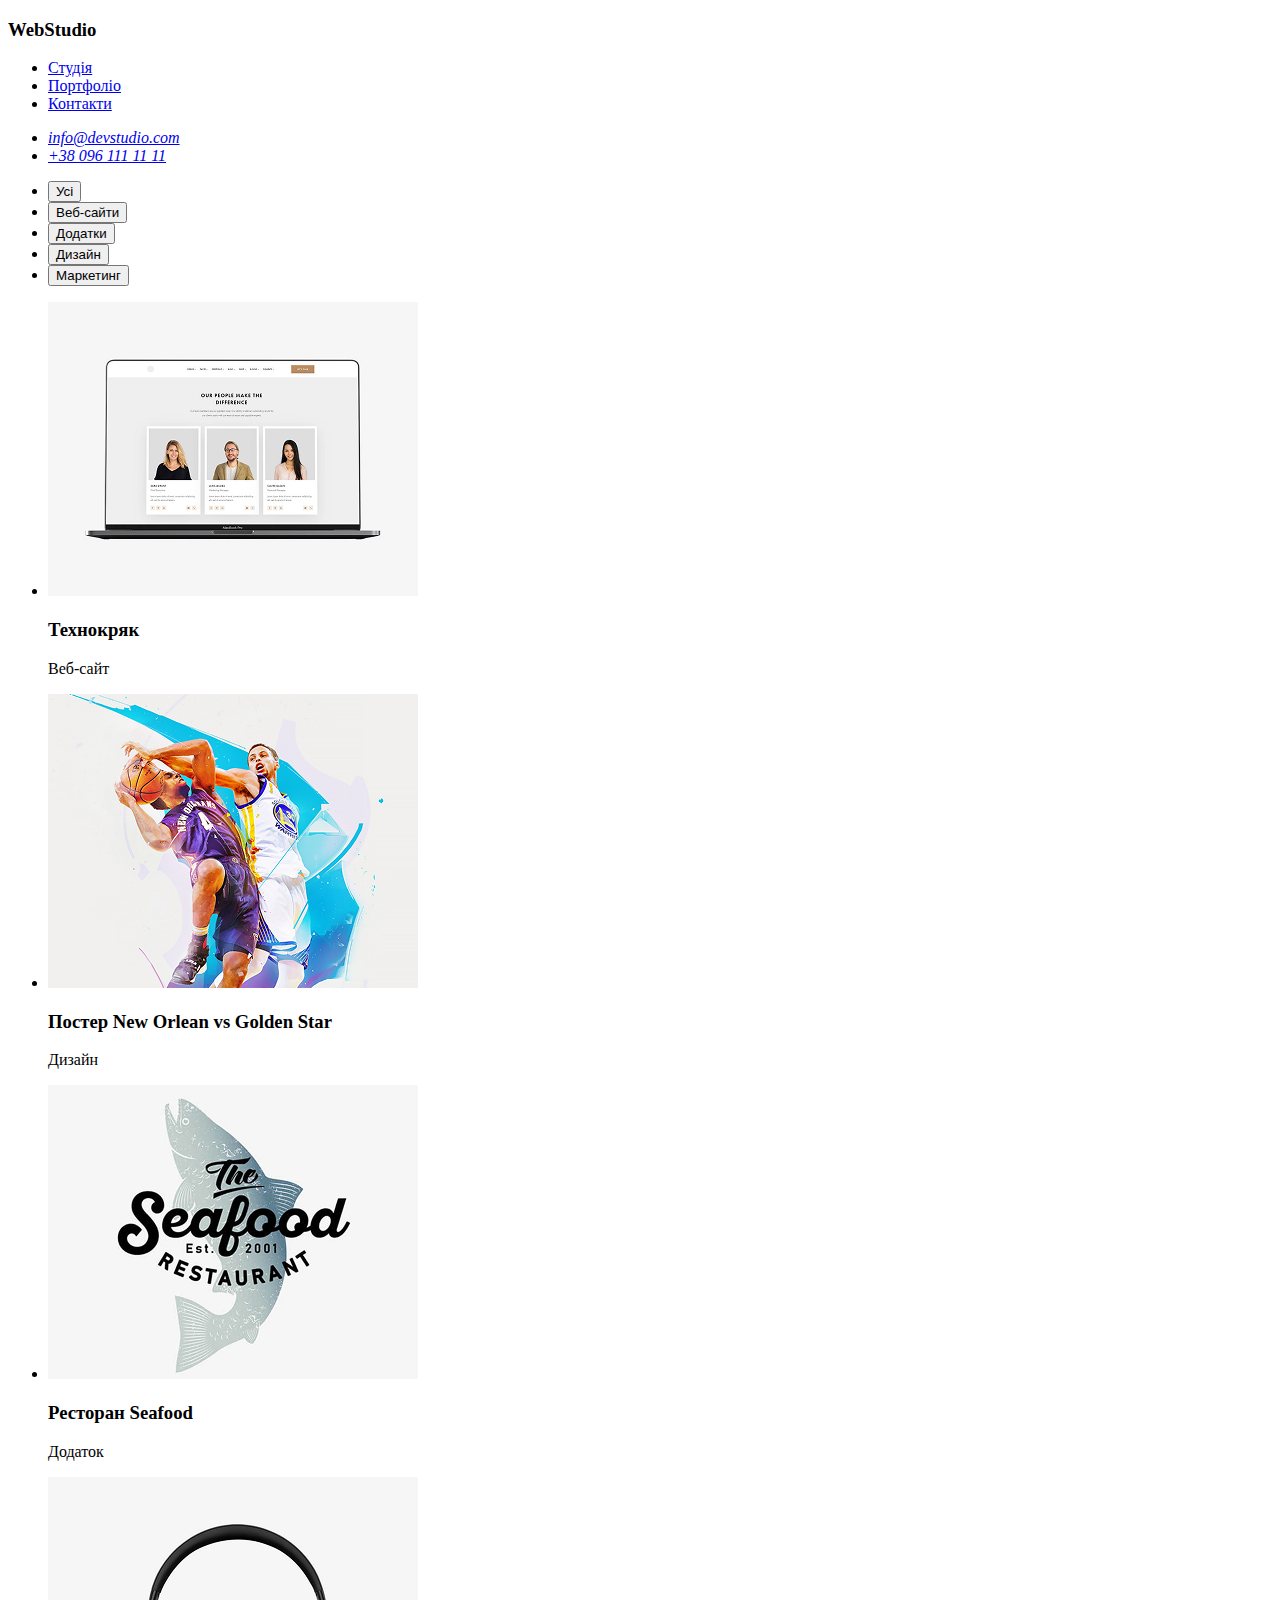
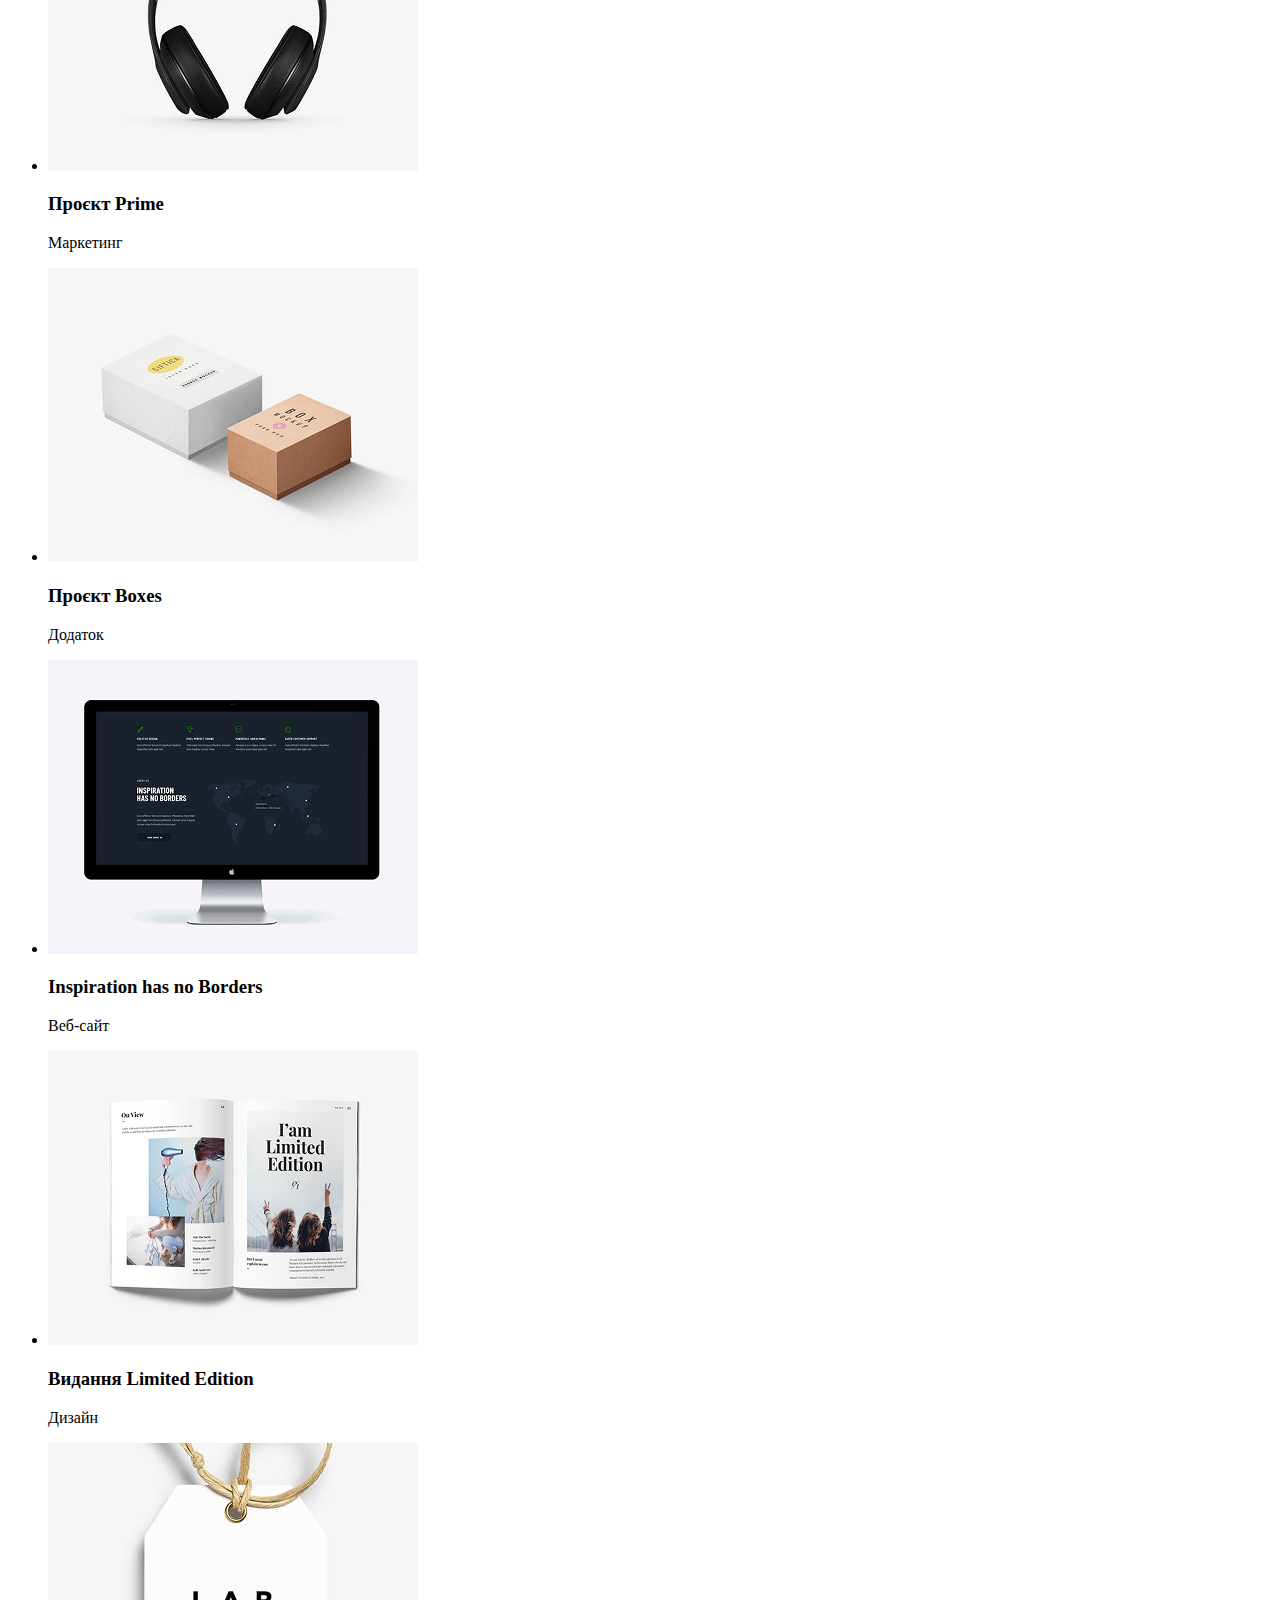
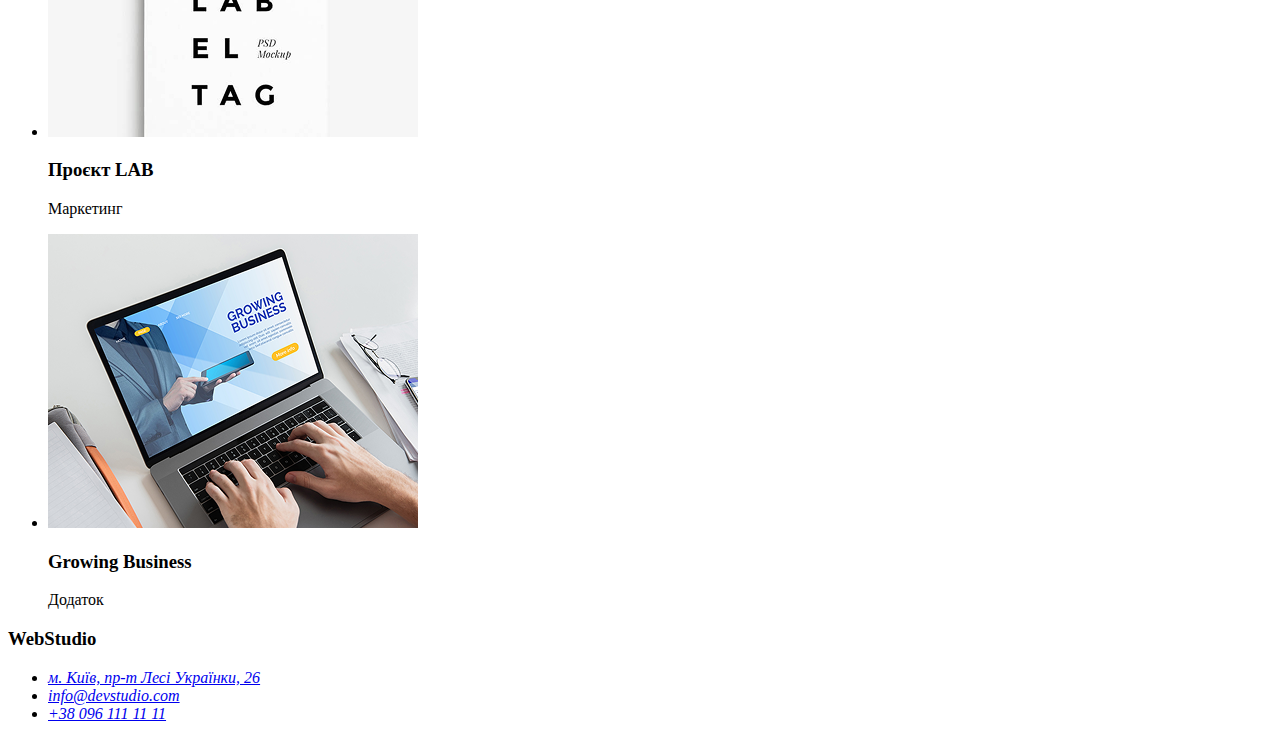
==== portfolio.html @ 92583885 "Додав шрифти" ====
<!DOCTYPE html>
<html lang="en">
  <head>
    <meta charset="UTF-8" />
    <meta name="viewport" content="width=device-width, initial-scale=1.0" />
    <title>DZ4</title>
    <link rel="preconnect" href="https://fonts.googleapis.com" />
    <link rel="preconnect" href="https://fonts.gstatic.com" crossorigin />
    <link
      href="https://fonts.googleapis.com/css2?family=Raleway:ital,wght@0,100..900;1,100..900&family=Roboto:ital,wght@0,100..900;1,100..900&display=swap"
      rel="stylesheet"
    />
  </head>
  <body>
    <header>
      <h3>WebStudio</h3>
      <nav>
        <ul>
          <li>
            <a href="./index.html">Студія</a>
          </li>
          <li>
            <a href="./portfolio.html">Портфоліо</a>
          </li>
          <li>
            <a href="#">Контакти</a>
          </li>
        </ul>
        <address>
          <ul>
            <li>
              <a href="mailto:info@devstudio.com">info@devstudio.com</a>
            </li>
            <li>
              <a href="tel:+380961111111">+38 096 111 11 11</a>
            </li>
          </ul>
        </address>
      </nav>
    </header>
    <main>
      <ul>
        <li>
          <button type="button">Усі</button>
        </li>
        <li>
          <button type="button">Веб-сайти</button>
        </li>
        <li>
          <button type="button">Додатки</button>
        </li>
        <li>
          <button type="button">Дизайн</button>
        </li>
        <li>
          <button type="button">Маркетинг</button>
        </li>
      </ul>
      <ul>
        <li>
          <img
            src="./imagine/portfolio1.png"
            alt="Відкритий сайт на ноутбуці"
          />
          <h3>Технокряк</h3>
          <p>Веб-сайт</p>
        </li>
        <li>
          <img src="./imagine/portfolio2.png" alt="Фото баскетболістів" />
          <h3>Постер New Orlean vs Golden Star</h3>
          <p>Дизайн</p>
        </li>
        <li>
          <img src="./imagine/portfolio3.png" alt="Лого ресторану" />
          <h3>Ресторан Seafood</h3>
          <p>Додаток</p>
        </li>
        <li>
          <img src="./imagine/portfolio4.png" alt="Чорні навушники" />
          <h3>Проєкт Prime</h3>
          <p>Маркетинг</p>
        </li>
        <li>
          <img src="./imagine/portfolio5.png" alt="Товсті книги" />
          <h3>Проєкт Boxes</h3>
          <p>Додаток</p>
        </li>
        <li>
          <img src="./imagine/portfolio6.png" alt="Сайт на моніторі" />
          <h3>Inspiration has no Borders</h3>
          <p>Веб-сайт</p>
        </li>
        <li>
          <img src="./imagine/portfolio7.png" alt="Білий журнал" />
          <h3>Видання Limited Edition</h3>
          <p>Дизайн</p>
        </li>
        <li>
          <img src="./imagine/portfolio8.png" alt="Білий брелок" />
          <h3>Проєкт LAB</h3>
          <p>Маркетинг</p>
        </li>
        <li>
          <img src="./imagine/portfolio9.png" alt="Людина пише на ноутбуці" />
          <h3>Growing Business</h3>
          <p>Додаток</p>
        </li>
      </ul>
    </main>
    <footer>
      <h3>WebStudio</h3>
      <address>
        <ul>
          <li>
            <a
              href="https://www.google.com/maps/place/%D0%B1%D1%83%D0%BB%D1%8C%D0%B2%D0%B0%D1%80+%D0%9B%D0%B5%D1%81%D1%96+%D0%A3%D0%BA%D1%80%D0%B0%D1%97%D0%BD%D0%BA%D0%B8,+26,+%D0%9A%D0%B8%D1%97%D0%B2,+02000/@50.4265807,30.5383858,17z/data=!3m1!4b1!4m10!1m2!2m1!1z0L_RgNC-0YHQv9C10LrRgiDQm9C10YHRliDQo9C60YDQsNGX0L3QutC4LCAyNg!3m6!1s0x40d4cf0e033ecbe9:0x57a4dffefec77da0!8m2!3d50.4265807!4d30.5383858!15sCi7Qv9GA0L7RgdC_0LXQutGCINCb0LXRgdGWINCj0LrRgNCw0ZfQvdC60LgsIDI2kgERY29tcG91bmRfYnVpbGRpbmfgAQA!16s%2Fg%2F1tctq5jv?entry=ttu&g_ep=EgoyMDI1MDIwNS4xIKXMDSoASAFQAw%3D%3D"
              target="_blank"
              >м. Київ, пр-т Лесі Українки, 26</a
            >
          </li>
          <li>
            <a href="mailto:info@devstudio.com">info@devstudio.com</a>
          </li>
          <li>
            <a href="tel:+380961111111">+38 096 111 11 11</a>
          </li>
        </ul>
      </address>
    </footer>
  </body>
</html>
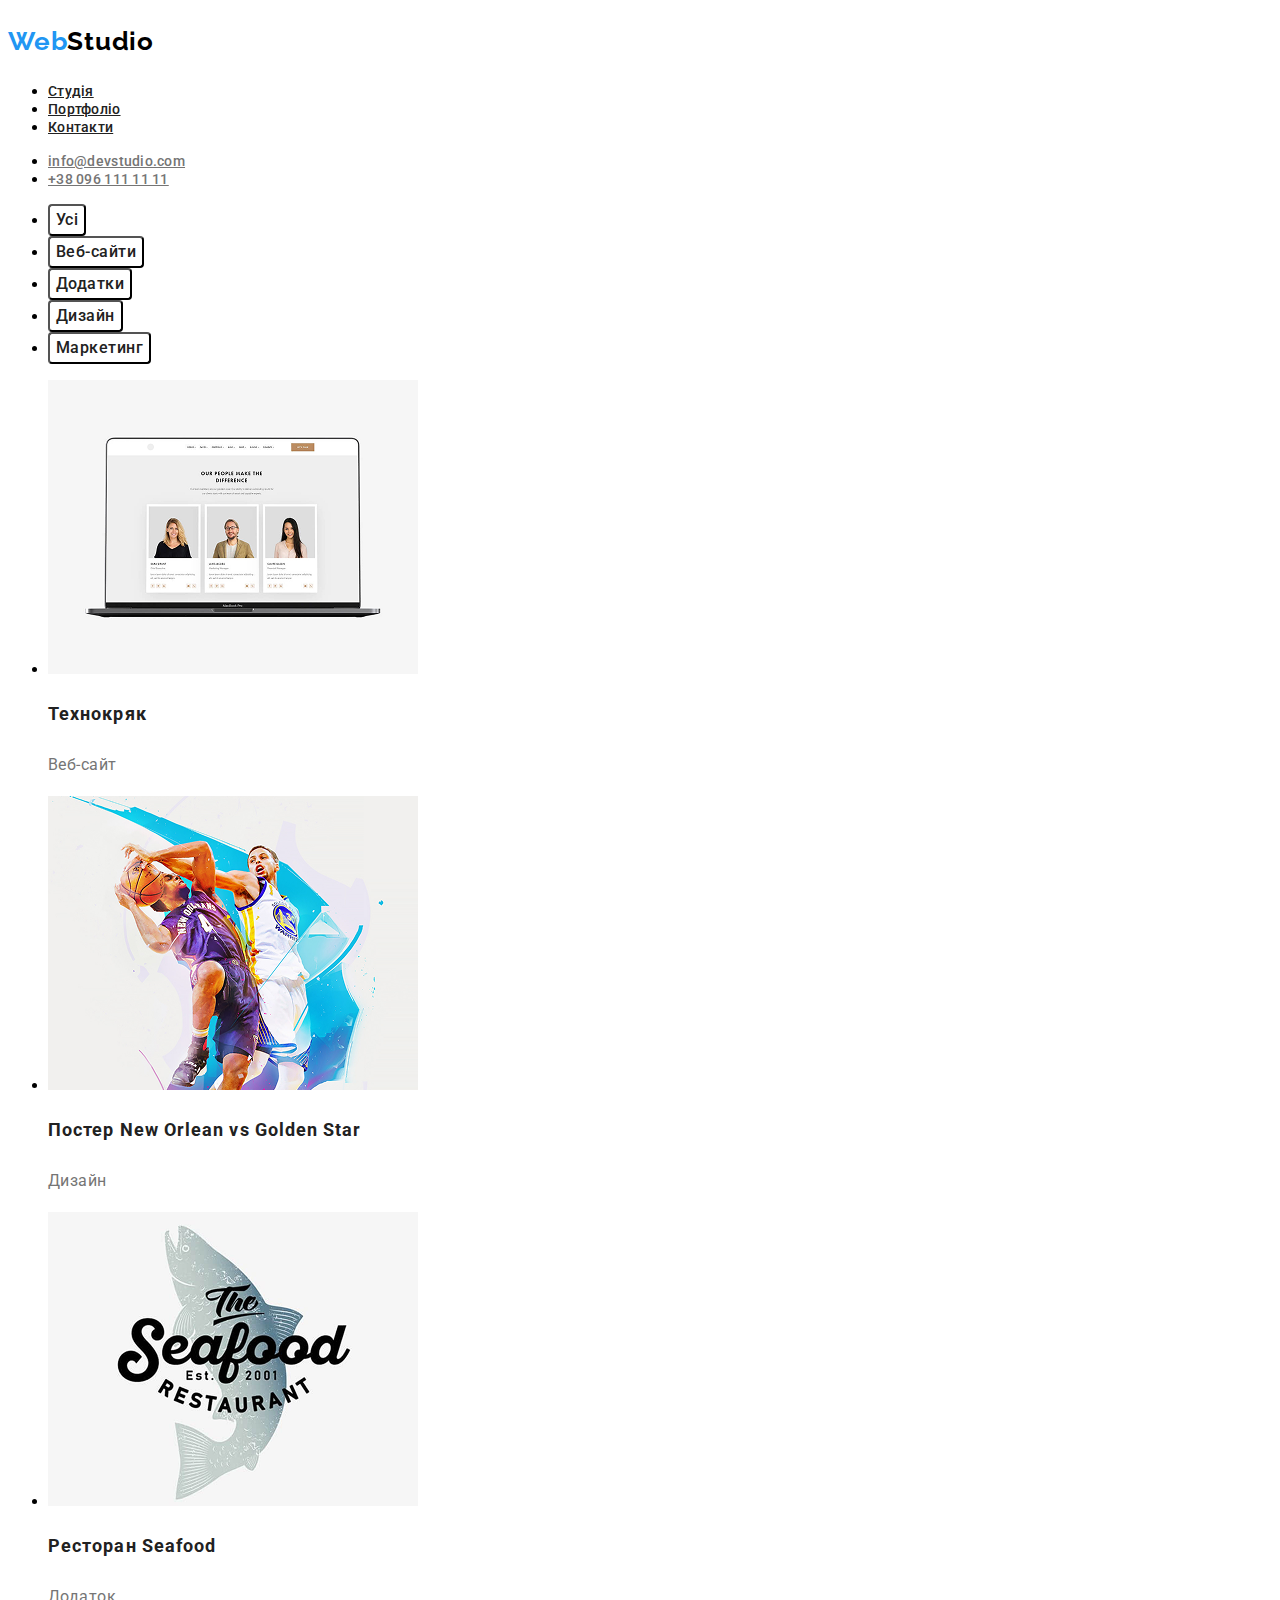
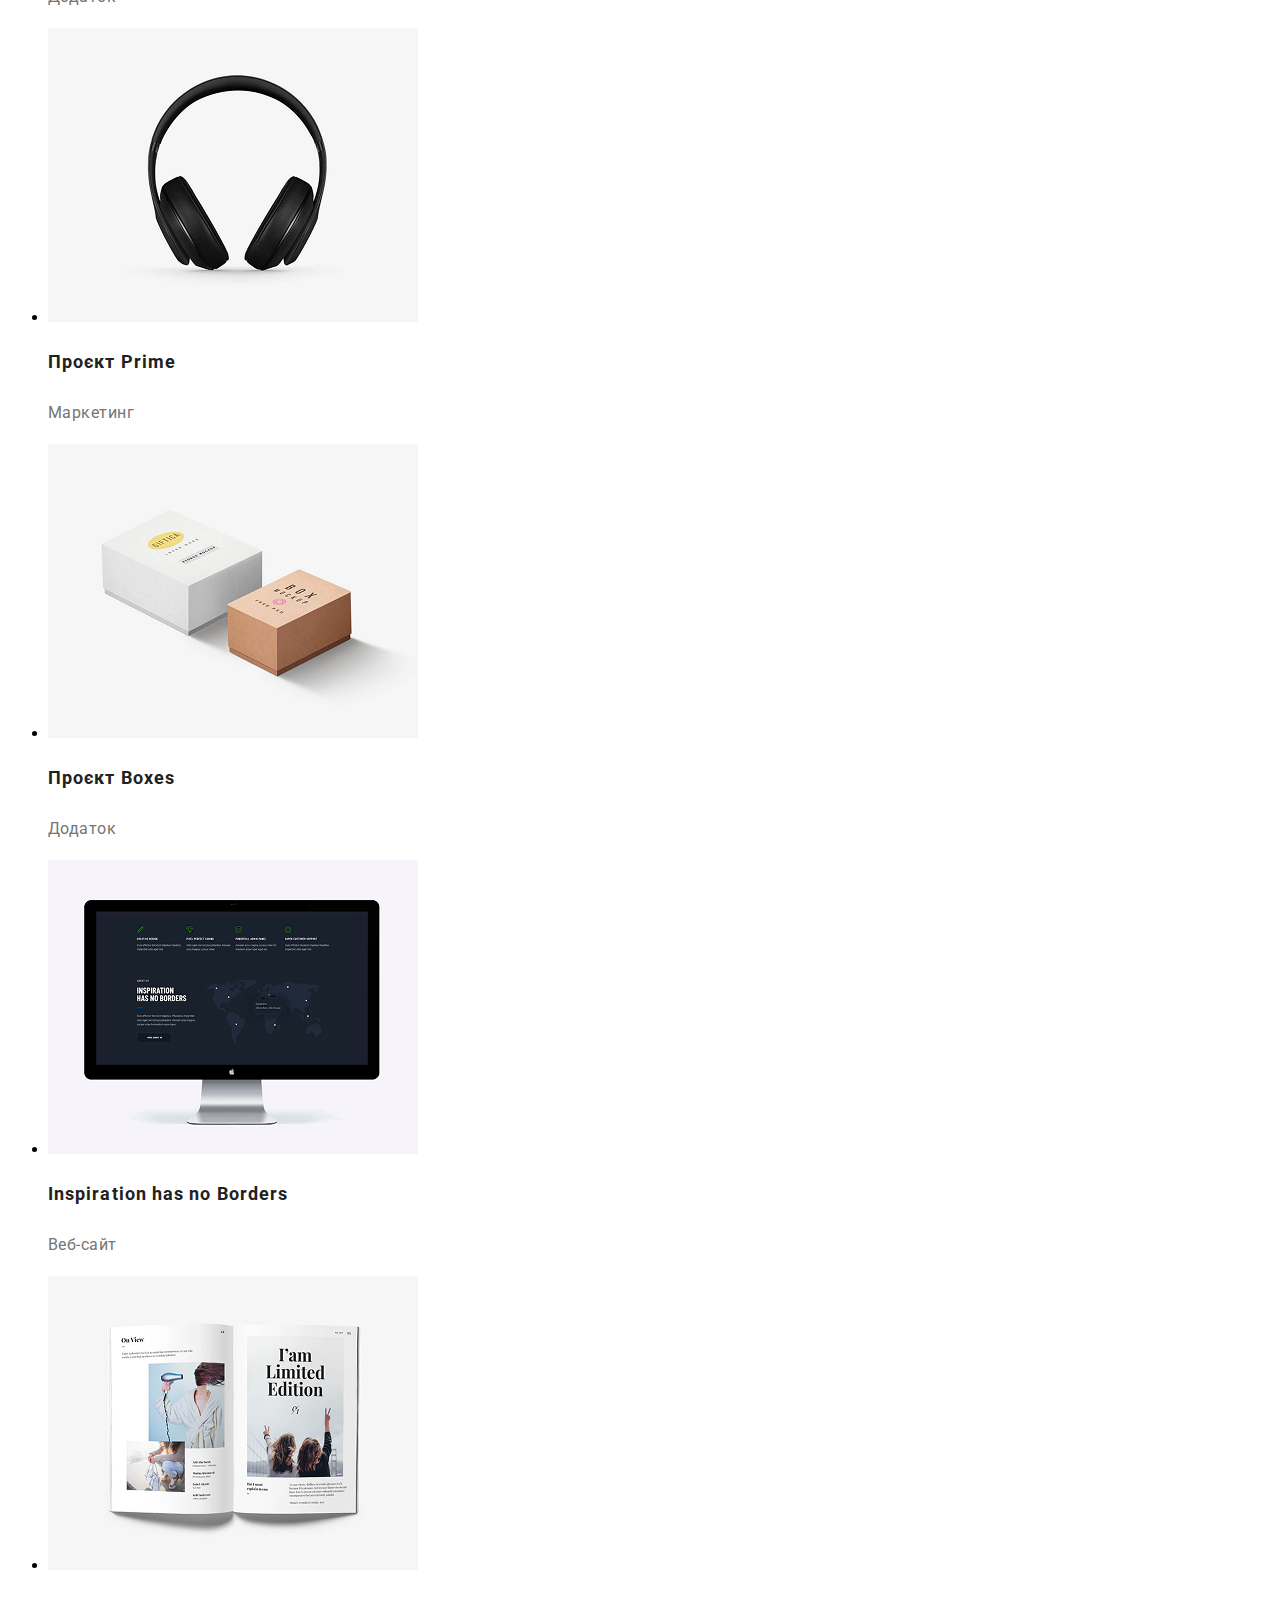
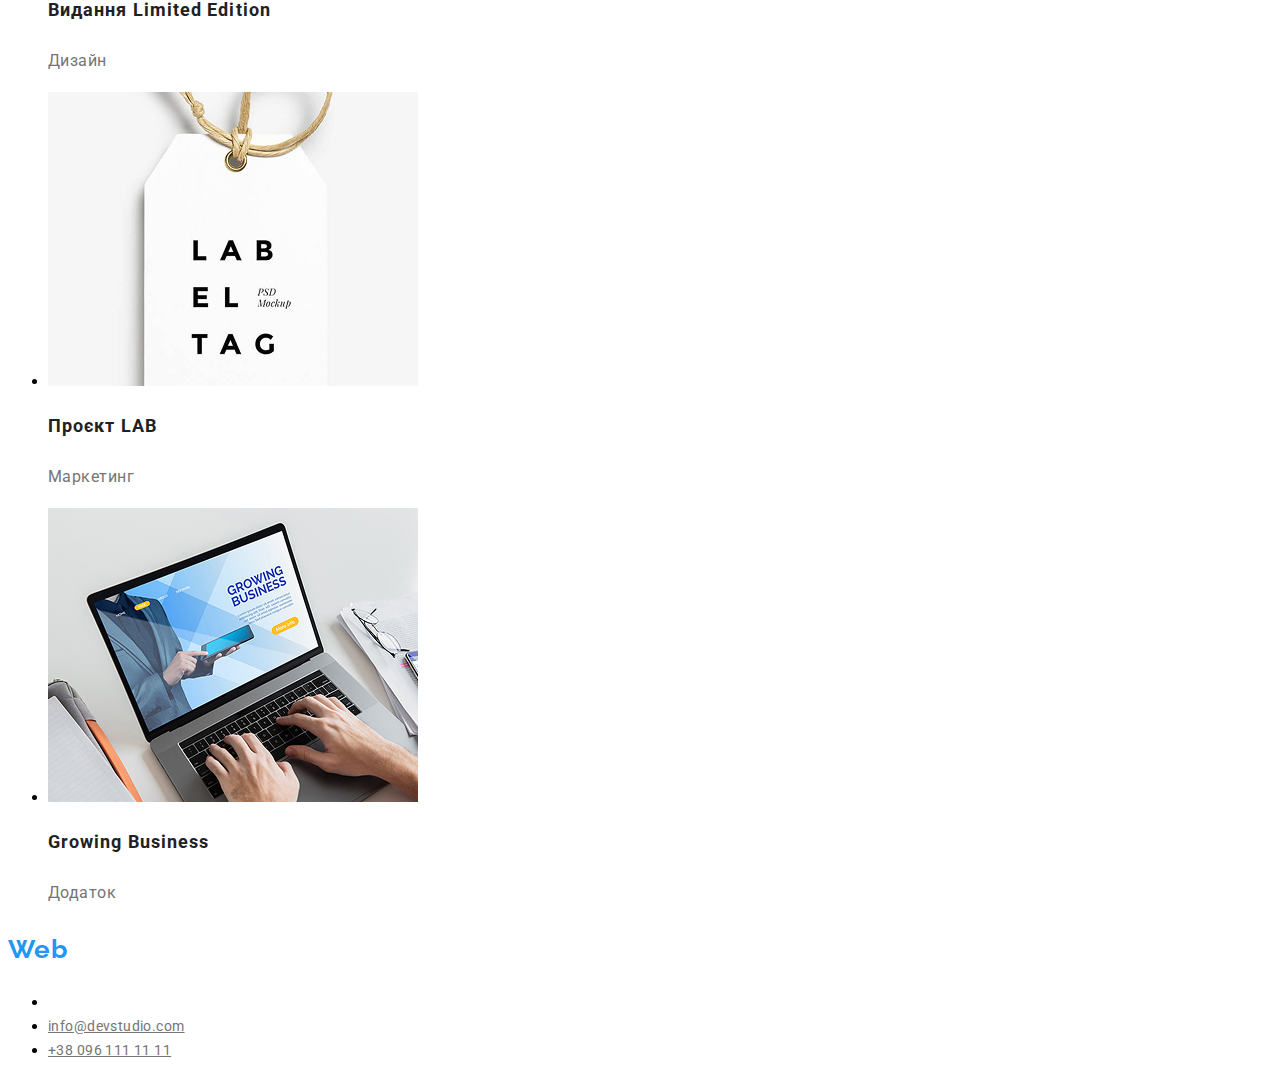
==== commit e0e87165: "Додав стиі для тексту в портфоліо" ====
--- a/portfolio.html
+++ b/portfolio.html
@@ -3,126 +3,155 @@
   <head>
     <meta charset="UTF-8" />
     <meta name="viewport" content="width=device-width, initial-scale=1.0" />
-    <title>DZ4</title>
+    <title>WebStudio</title>
     <link rel="preconnect" href="https://fonts.googleapis.com" />
     <link rel="preconnect" href="https://fonts.gstatic.com" crossorigin />
     <link
       href="https://fonts.googleapis.com/css2?family=Raleway:ital,wght@0,100..900;1,100..900&family=Roboto:ital,wght@0,100..900;1,100..900&display=swap"
       rel="stylesheet"
     />
+    <link rel="stylesheet" href="./css/portfolio.css">
   </head>
   <body>
-    <header>
-      <h3>WebStudio</h3>
-      <nav>
-        <ul>
-          <li>
-            <a href="./index.html">Студія</a>
+    <header class="header">
+      <h3 class="heder-title"><span>Web</span>Studio</h3>
+      <nav class="nav">
+        <ul class="header-list">
+          <li class="header-item">
+            <a href="./index.html" class="header-link">Студія</a>
           </li>
-          <li>
-            <a href="./portfolio.html">Портфоліо</a>
+          <li class="header-item">
+            <a href="./portfolio.html" class="header-link">Портфоліо</a>
           </li>
-          <li>
-            <a href="#">Контакти</a>
+          <li class="header-item">
+            <a href="#" class="header-link">Контакти</a>
           </li>
         </ul>
-        <address>
-          <ul>
-            <li>
-              <a href="mailto:info@devstudio.com">info@devstudio.com</a>
+        <address class="header-address">
+          <ul class="address-list">
+            <li class="address-item">
+              <a href="mailto:info@devstudio.com" class="address-link"
+                >info@devstudio.com</a
+              >
             </li>
-            <li>
-              <a href="tel:+380961111111">+38 096 111 11 11</a>
+            <li class="address-item">
+              <a href="tel:+380961111111" class="address-link"
+                >+38 096 111 11 11</a
+              >
             </li>
           </ul>
         </address>
       </nav>
     </header>
-    <main>
-      <ul>
-        <li>
-          <button type="button">Усі</button>
+    <main class="main">
+      <ul class="main-buttons">
+        <li class="main-button">
+          <button type="button" class="button">Усі</button>
         </li>
-        <li>
-          <button type="button">Веб-сайти</button>
+        <li class="main-button">
+          <button type="button" class="button">Веб-сайти</button>
         </li>
-        <li>
-          <button type="button">Додатки</button>
+        <li class="main-button">
+          <button type="button" class="button">Додатки</button>
         </li>
-        <li>
-          <button type="button">Дизайн</button>
+        <li class="main-button">
+          <button type="button" class="button">Дизайн</button>
         </li>
-        <li>
-          <button type="button">Маркетинг</button>
+        <li class="main-button">
+          <button type="button" class="button">Маркетинг</button>
         </li>
       </ul>
-      <ul>
-        <li>
+      <ul class="main-posters">
+        <li class="main-poster">
           <img
             src="./imagine/portfolio1.png"
             alt="Відкритий сайт на ноутбуці"
+            class="img"
           />
-          <h3>Технокряк</h3>
-          <p>Веб-сайт</p>
+          <h3 class="main-title">Технокряк</h3>
+          <p class="main-text">Веб-сайт</p>
         </li>
-        <li>
-          <img src="./imagine/portfolio2.png" alt="Фото баскетболістів" />
-          <h3>Постер New Orlean vs Golden Star</h3>
-          <p>Дизайн</p>
+        <li class="main-poster">
+          <img
+            src="./imagine/portfolio2.png"
+            alt="Фото баскетболістів"
+            class="img"
+          />
+          <h3 class="main-title">Постер New Orlean vs Golden Star</h3>
+          <p class="main-text">Дизайн</p>
         </li>
-        <li>
-          <img src="./imagine/portfolio3.png" alt="Лого ресторану" />
-          <h3>Ресторан Seafood</h3>
-          <p>Додаток</p>
+        <li class="main-poster">
+          <img
+            src="./imagine/portfolio3.png"
+            alt="Лого ресторану"
+            class="img"
+          />
+          <h3 class="main-title">Ресторан Seafood</h3>
+          <p class="main-text">Додаток</p>
         </li>
-        <li>
-          <img src="./imagine/portfolio4.png" alt="Чорні навушники" />
-          <h3>Проєкт Prime</h3>
-          <p>Маркетинг</p>
+        <li class="main-poster">
+          <img
+            src="./imagine/portfolio4.png"
+            alt="Чорні навушники"
+            class="img"
+          />
+          <h3 class="main-title">Проєкт Prime</h3>
+          <p class="main-text">Маркетинг</p>
         </li>
-        <li>
-          <img src="./imagine/portfolio5.png" alt="Товсті книги" />
-          <h3>Проєкт Boxes</h3>
-          <p>Додаток</p>
+        <li class="main-poster">
+          <img src="./imagine/portfolio5.png" alt="Товсті книги" class="img" />
+          <h3 class="main-title">Проєкт Boxes</h3>
+          <p class="main-text">Додаток</p>
         </li>
-        <li>
-          <img src="./imagine/portfolio6.png" alt="Сайт на моніторі" />
-          <h3>Inspiration has no Borders</h3>
-          <p>Веб-сайт</p>
+        <li class="main-poster">
+          <img
+            src="./imagine/portfolio6.png"
+            alt="Сайт на моніторі"
+            class="img"
+          />
+          <h3 class="main-title">Inspiration has no Borders</h3>
+          <p class="main-text">Веб-сайт</p>
         </li>
-        <li>
-          <img src="./imagine/portfolio7.png" alt="Білий журнал" />
-          <h3>Видання Limited Edition</h3>
-          <p>Дизайн</p>
+        <li class="main-poster">
+          <img src="./imagine/portfolio7.png" alt="Білий журнал" class="img" />
+          <h3 class="main-title">Видання Limited Edition</h3>
+          <p class="main-text">Дизайн</p>
         </li>
-        <li>
-          <img src="./imagine/portfolio8.png" alt="Білий брелок" />
-          <h3>Проєкт LAB</h3>
-          <p>Маркетинг</p>
+        <li class="main-poster">
+          <img src="./imagine/portfolio8.png" alt="Білий брелок" class="img" />
+          <h3 class="main-title">Проєкт LAB</h3>
+          <p class="main-text">Маркетинг</p>
         </li>
-        <li>
-          <img src="./imagine/portfolio9.png" alt="Людина пише на ноутбуці" />
-          <h3>Growing Business</h3>
-          <p>Додаток</p>
+        <li class="main-poster">
+          <img
+            src="./imagine/portfolio9.png"
+            alt="Людина пише на ноутбуці"
+            class="img"
+          />
+          <h3 class="main-title">Growing Business</h3>
+          <p class="main-text">Додаток</p>
         </li>
       </ul>
     </main>
-    <footer>
-      <h3>WebStudio</h3>
-      <address>
-        <ul>
-          <li>
+    <footer class="footer">
+      <h3 class="footer-title"><span>Web</span>Studio</h3>
+      <address class="footer-address">
+        <ul class="footer-list">
+          <li class="footer-item">
             <a
               href="https://www.google.com/maps/place/%D0%B1%D1%83%D0%BB%D1%8C%D0%B2%D0%B0%D1%80+%D0%9B%D0%B5%D1%81%D1%96+%D0%A3%D0%BA%D1%80%D0%B0%D1%97%D0%BD%D0%BA%D0%B8,+26,+%D0%9A%D0%B8%D1%97%D0%B2,+02000/@50.4265807,30.5383858,17z/data=!3m1!4b1!4m10!1m2!2m1!1z0L_RgNC-0YHQv9C10LrRgiDQm9C10YHRliDQo9C60YDQsNGX0L3QutC4LCAyNg!3m6!1s0x40d4cf0e033ecbe9:0x57a4dffefec77da0!8m2!3d50.4265807!4d30.5383858!15sCi7Qv9GA0L7RgdC_0LXQutGCINCb0LXRgdGWINCj0LrRgNCw0ZfQvdC60LgsIDI2kgERY29tcG91bmRfYnVpbGRpbmfgAQA!16s%2Fg%2F1tctq5jv?entry=ttu&g_ep=EgoyMDI1MDIwNS4xIKXMDSoASAFQAw%3D%3D"
               target="_blank"
+              class="footer-link"
               >м. Київ, пр-т Лесі Українки, 26</a
             >
           </li>
           <li>
-            <a href="mailto:info@devstudio.com">info@devstudio.com</a>
+            <a href="mailto:info@devstudio.com" id="addres-a"
+              >info@devstudio.com</a
+            >
           </li>
           <li>
-            <a href="tel:+380961111111">+38 096 111 11 11</a>
+            <a href="tel:+380961111111" id="addres-a">+38 096 111 11 11</a>
           </li>
         </ul>
       </address>
--- a/css/portfolio.css
+++ b/css/portfolio.css
@@ -0,0 +1,148 @@
+:root {
+    --main-background: rgba(47, 48, 58, 1);
+    --akcent-color: rgba(33, 150, 243, 1);
+    --nav-color: rgba(33, 33, 33, 1);
+    --title-color: rgba(33, 33, 33, 1);
+    --text-color: rgba(117, 117, 117, 1);
+    --accent2-color: rgba(255, 255, 255, 1);
+}
+
+/* header */
+.heder-title {
+    color: #000;
+    font-family: Raleway;
+    font-size: 26px;
+    font-style: normal;
+    font-weight: 700;
+    line-height: normal;
+    letter-spacing: 0.78px;
+}
+
+span {
+    color: var(--akcent-color);
+    font-family: Raleway;
+    font-size: 26px;
+    font-style: normal;
+    font-weight: 700;
+    line-height: normal;
+    letter-spacing: 0.78px;
+}
+
+.header-link {
+    color: var(--title-color);
+    font-family: Roboto;
+    font-size: 14px;
+    font-style: normal;
+    font-weight: 500;
+    line-height: normal;
+    letter-spacing: 0.28px;
+}
+
+.header-link:hover {
+    color: var(--akcent-color);
+    font-family: Roboto;
+    font-size: 14px;
+    font-style: normal;
+    font-weight: 500;
+    line-height: normal;
+    letter-spacing: 0.28px;
+}
+
+.address-link {
+    color: var(--text-color);
+    font-family: Roboto;
+    font-size: 14px;
+    font-style: normal;
+    font-weight: 500;
+    line-height: normal;
+    letter-spacing: 0.28px;
+}
+
+.address-link:hover {
+    color: var(--akcent-color);
+    font-family: Roboto;
+    font-size: 14px;
+    font-style: normal;
+    font-weight: 500;
+    line-height: normal;
+    letter-spacing: 0.28px;
+}
+
+/* main */
+.button {
+    color: var(--title-color);
+    text-align: center;
+    font-family: Roboto;
+    font-size: 16px;
+    font-style: normal;
+    font-weight: 500;
+    line-height: 26px;
+    letter-spacing: 0.48px;
+    border-radius: 4px;
+    background: var(--accent2-color);
+}
+
+.button:hover {
+    color: var(--accent2-color);
+    text-align: center;
+    font-family: Roboto;
+    font-size: 16px;
+    font-style: normal;
+    font-weight: 500;
+    line-height: 26px;
+    letter-spacing: 0.48px;
+    border-radius: 4px;
+    background: var(--akcent-color);
+    box-shadow: 0px 3px 1px 0px rgba(0, 0, 0, 0.10), 0px 1px 2px 0px rgba(0, 0, 0, 0.08), 0px 2px 2px 0px rgba(0, 0, 0, 0.12);
+}
+
+.main-title {
+    color: var(--title-color);
+    font-family: Roboto;
+    font-size: 18px;
+    font-style: normal;
+    font-weight: 700;
+    line-height: 36px;
+    letter-spacing: 1.08px;
+}
+
+.main-text {
+    color: var(--text-color);
+    font-family: Roboto;
+    font-size: 16px;
+    font-style: normal;
+    font-weight: 400;
+    line-height: 30px;
+    letter-spacing: 0.48px;
+}
+
+/* footer */
+.footer-title {
+    color: var(--accent2-color);
+    font-family: Raleway;
+    font-size: 26px;
+    font-style: normal;
+    font-weight: 700;
+    line-height: normal;
+    letter-spacing: 0.78px;
+}
+
+.footer-link {
+    color: var(--accent2-color);
+    font-family: Roboto;
+    font-size: 14px;
+    font-style: normal;
+    font-weight: 400;
+    line-height: 24px;
+    letter-spacing: 0.42px;
+}
+
+#addres-a {
+    color: var(--text-color);
+    font-family: Roboto;
+    font-size: 14px;
+    font-style: normal;
+    font-weight: 400;
+    line-height: 24px;
+    letter-spacing: 0.42px;
+}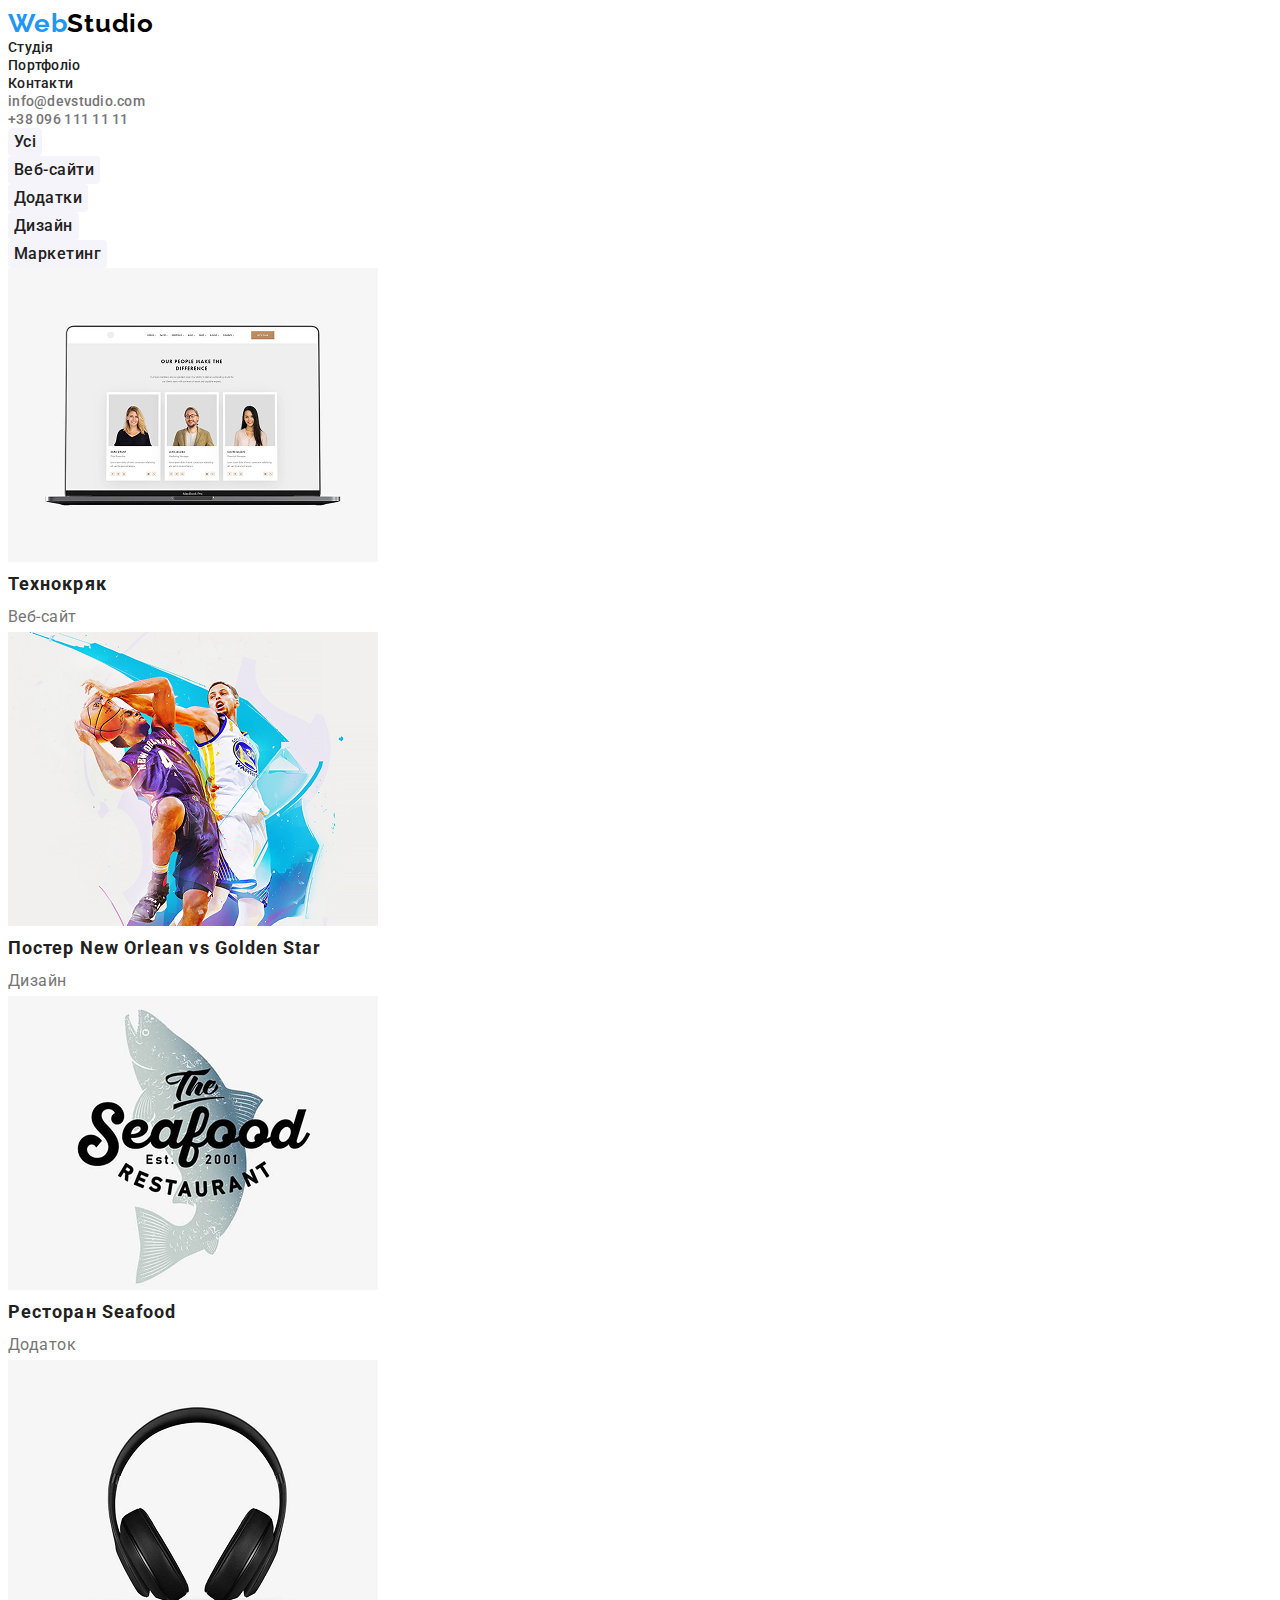
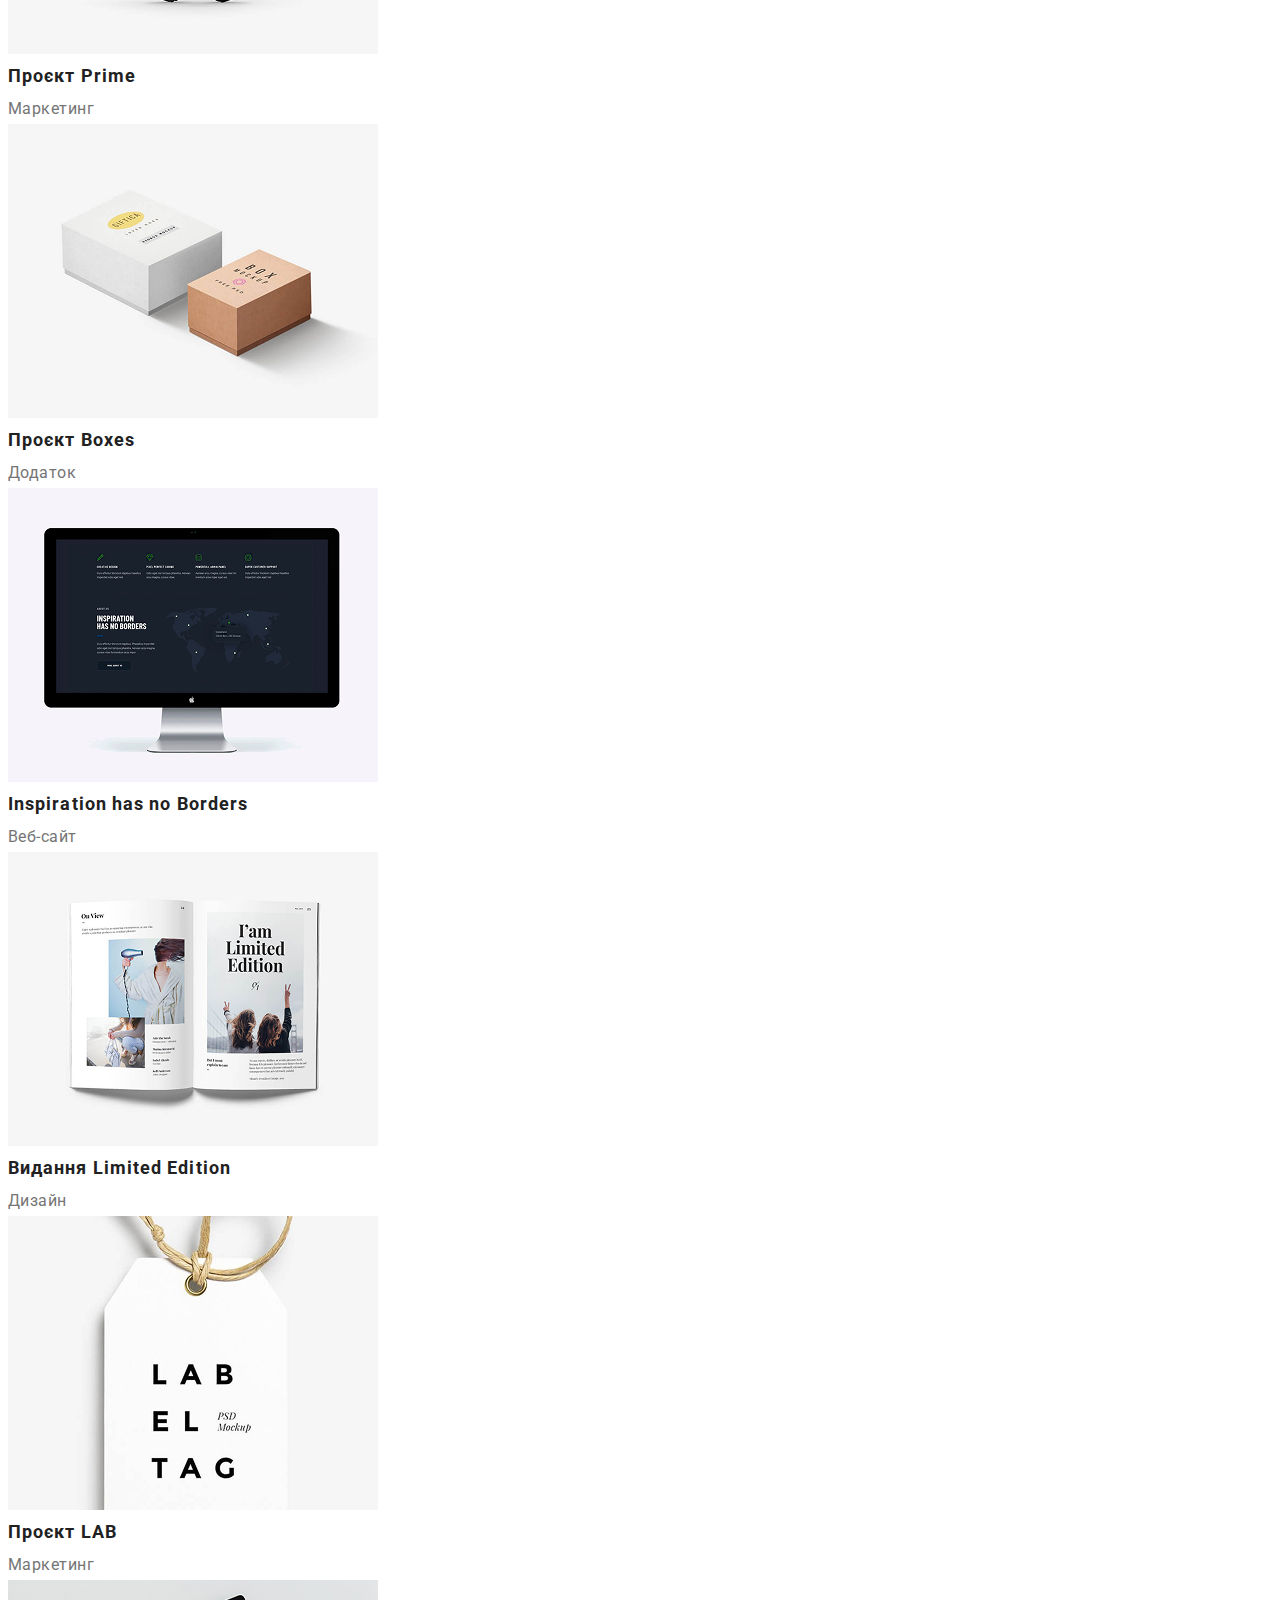
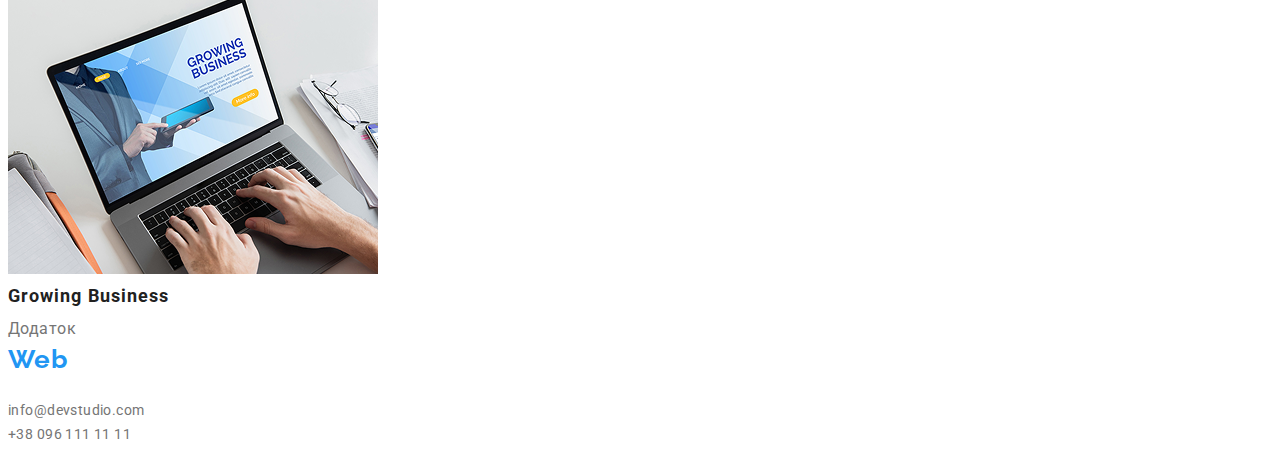
==== commit 0f4c8835: "reset and normaze" ====
--- a/portfolio.html
+++ b/portfolio.html
@@ -10,12 +10,20 @@
       href="https://fonts.googleapis.com/css2?family=Raleway:ital,wght@0,100..900;1,100..900&family=Roboto:ital,wght@0,100..900;1,100..900&display=swap"
       rel="stylesheet"
     />
-    <link rel="stylesheet" href="./css/portfolio.css">
+    <link
+      rel="stylesheet"
+      href="https://cdnjs.cloudflare.com/ajax/libs/modern-normalize/3.0.1/modern-normalize.min.css"
+      integrity="sha512-q6WgHqiHlKyOqslT/lgBgodhd03Wp4BEqKeW6nNtlOY4quzyG3VoQKFrieaCeSnuVseNKRGpGeDU3qPmabCANg=="
+      crossorigin="anonymous"
+      referrerpolicy="no-referrer"
+    />
+    <link rel="stylesheet" href="./css/reset.css" />
+    <link rel="stylesheet" href="./css/portfolio.css" />
   </head>
   <body>
     <header class="header">
       <h3 class="heder-title"><span>Web</span>Studio</h3>
-      <nav class="nav">
+      <nav class="header-nav">
         <ul class="header-list">
           <li class="header-item">
             <a href="./index.html" class="header-link">Студія</a>
@@ -44,94 +52,110 @@
       </nav>
     </header>
     <main class="main">
-      <ul class="main-buttons">
-        <li class="main-button">
-          <button type="button" class="button">Усі</button>
-        </li>
-        <li class="main-button">
-          <button type="button" class="button">Веб-сайти</button>
-        </li>
-        <li class="main-button">
-          <button type="button" class="button">Додатки</button>
-        </li>
-        <li class="main-button">
-          <button type="button" class="button">Дизайн</button>
-        </li>
-        <li class="main-button">
-          <button type="button" class="button">Маркетинг</button>
-        </li>
-      </ul>
-      <ul class="main-posters">
-        <li class="main-poster">
-          <img
-            src="./imagine/portfolio1.png"
-            alt="Відкритий сайт на ноутбуці"
-            class="img"
-          />
-          <h3 class="main-title">Технокряк</h3>
-          <p class="main-text">Веб-сайт</p>
-        </li>
-        <li class="main-poster">
-          <img
-            src="./imagine/portfolio2.png"
-            alt="Фото баскетболістів"
-            class="img"
-          />
-          <h3 class="main-title">Постер New Orlean vs Golden Star</h3>
-          <p class="main-text">Дизайн</p>
-        </li>
-        <li class="main-poster">
-          <img
-            src="./imagine/portfolio3.png"
-            alt="Лого ресторану"
-            class="img"
-          />
-          <h3 class="main-title">Ресторан Seafood</h3>
-          <p class="main-text">Додаток</p>
-        </li>
-        <li class="main-poster">
-          <img
-            src="./imagine/portfolio4.png"
-            alt="Чорні навушники"
-            class="img"
-          />
-          <h3 class="main-title">Проєкт Prime</h3>
-          <p class="main-text">Маркетинг</p>
-        </li>
-        <li class="main-poster">
-          <img src="./imagine/portfolio5.png" alt="Товсті книги" class="img" />
-          <h3 class="main-title">Проєкт Boxes</h3>
-          <p class="main-text">Додаток</p>
-        </li>
-        <li class="main-poster">
-          <img
-            src="./imagine/portfolio6.png"
-            alt="Сайт на моніторі"
-            class="img"
-          />
-          <h3 class="main-title">Inspiration has no Borders</h3>
-          <p class="main-text">Веб-сайт</p>
-        </li>
-        <li class="main-poster">
-          <img src="./imagine/portfolio7.png" alt="Білий журнал" class="img" />
-          <h3 class="main-title">Видання Limited Edition</h3>
-          <p class="main-text">Дизайн</p>
-        </li>
-        <li class="main-poster">
-          <img src="./imagine/portfolio8.png" alt="Білий брелок" class="img" />
-          <h3 class="main-title">Проєкт LAB</h3>
-          <p class="main-text">Маркетинг</p>
-        </li>
-        <li class="main-poster">
-          <img
-            src="./imagine/portfolio9.png"
-            alt="Людина пише на ноутбуці"
-            class="img"
-          />
-          <h3 class="main-title">Growing Business</h3>
-          <p class="main-text">Додаток</p>
-        </li>
-      </ul>
+      <section class="buttons">
+        <ul class="buttons-list">
+          <li class="buttons-item">
+            <button type="button" class="button">Усі</button>
+          </li>
+          <li class="buttons-item">
+            <button type="button" class="button">Веб-сайти</button>
+          </li>
+          <li class="buttons-item">
+            <button type="button" class="button">Додатки</button>
+          </li>
+          <li class="buttons-item">
+            <button type="button" class="button">Дизайн</button>
+          </li>
+          <li class="buttons-item">
+            <button type="button" class="button">Маркетинг</button>
+          </li>
+        </ul>
+      </section>
+      <section class="projects">
+        <ul class="projects-list">
+          <li class="projects-item">
+            <img
+              src="./imagine/portfolio1.png"
+              alt="Відкритий сайт на ноутбуці"
+              class="projects-img"
+            />
+            <h3 class="projects-title">Технокряк</h3>
+            <p class="projects-text">Веб-сайт</p>
+          </li>
+          <li class="projects-item">
+            <img
+              src="./imagine/portfolio2.png"
+              alt="Фото баскетболістів"
+              class="projects-img"
+            />
+            <h3 class="projects-title">Постер New Orlean vs Golden Star</h3>
+            <p class="projects-text">Дизайн</p>
+          </li>
+          <li class="projects-item">
+            <img
+              src="./imagine/portfolio3.png"
+              alt="Лого ресторану"
+              class="projects-img"
+            />
+            <h3 class="projects-title">Ресторан Seafood</h3>
+            <p class="projects-text">Додаток</p>
+          </li>
+          <li class="projects-item">
+            <img
+              src="./imagine/portfolio4.png"
+              alt="Чорні навушники"
+              class="projects-img"
+            />
+            <h3 class="projects-title">Проєкт Prime</h3>
+            <p class="projects-text">Маркетинг</p>
+          </li>
+          <li class="projects-item">
+            <img
+              src="./imagine/portfolio5.png"
+              alt="Товсті книги"
+              class="projects-img"
+            />
+            <h3 class="projects-title">Проєкт Boxes</h3>
+            <p class="projects-text">Додаток</p>
+          </li>
+          <li class="projects-item">
+            <img
+              src="./imagine/portfolio6.png"
+              alt="Сайт на моніторі"
+              class="projects-img"
+            />
+            <h3 class="projects-title">Inspiration has no Borders</h3>
+            <p class="projects-text">Веб-сайт</p>
+          </li>
+          <li class="projects-item">
+            <img
+              src="./imagine/portfolio7.png"
+              alt="Білий журнал"
+              class="projects-img"
+            />
+            <h3 class="projects-title">Видання Limited Edition</h3>
+            <p class="projects-text">Дизайн</p>
+          </li>
+          <li class="projects-item">
+            <img
+              src="./imagine/portfolio8.png"
+              alt="Білий брелок"
+              class="projects-img"
+            />
+            <h3 class="projects-title">Проєкт LAB</h3>
+            <p class="projects-text">Маркетинг</p>
+          </li>
+          <li class="projects-item">
+            <img
+              src="./imagine/portfolio9.png"
+              alt="Людина пише на ноутбуці"
+              class="projects-img"
+            />
+            <h3 class="projects-title">Growing Business</h3>
+            <p class="projects-text">Додаток</p>
+          </li>
+        </ul>
+      </section>
     </main>
     <footer class="footer">
       <h3 class="footer-title"><span>Web</span>Studio</h3>
@@ -141,17 +165,17 @@
             <a
               href="https://www.google.com/maps/place/%D0%B1%D1%83%D0%BB%D1%8C%D0%B2%D0%B0%D1%80+%D0%9B%D0%B5%D1%81%D1%96+%D0%A3%D0%BA%D1%80%D0%B0%D1%97%D0%BD%D0%BA%D0%B8,+26,+%D0%9A%D0%B8%D1%97%D0%B2,+02000/@50.4265807,30.5383858,17z/data=!3m1!4b1!4m10!1m2!2m1!1z0L_RgNC-0YHQv9C10LrRgiDQm9C10YHRliDQo9C60YDQsNGX0L3QutC4LCAyNg!3m6!1s0x40d4cf0e033ecbe9:0x57a4dffefec77da0!8m2!3d50.4265807!4d30.5383858!15sCi7Qv9GA0L7RgdC_0LXQutGCINCb0LXRgdGWINCj0LrRgNCw0ZfQvdC60LgsIDI2kgERY29tcG91bmRfYnVpbGRpbmfgAQA!16s%2Fg%2F1tctq5jv?entry=ttu&g_ep=EgoyMDI1MDIwNS4xIKXMDSoASAFQAw%3D%3D"
               target="_blank"
-              class="footer-link"
+              id="footer-a"
               >м. Київ, пр-т Лесі Українки, 26</a
             >
           </li>
           <li>
-            <a href="mailto:info@devstudio.com" id="addres-a"
+            <a href="mailto:info@devstudio.com"  class="footer-link"
               >info@devstudio.com</a
             >
           </li>
           <li>
-            <a href="tel:+380961111111" id="addres-a">+38 096 111 11 11</a>
+            <a href="tel:+380961111111" class="footer-link">+38 096 111 11 11</a>
           </li>
         </ul>
       </address>
--- a/css/portfolio.css
+++ b/css/portfolio.css
@@ -79,7 +79,7 @@
     line-height: 26px;
     letter-spacing: 0.48px;
     border-radius: 4px;
-    background: var(--accent2-color);
+    background: #F5F4FA;
 }
 
 .button:hover {
@@ -96,7 +96,7 @@
     box-shadow: 0px 3px 1px 0px rgba(0, 0, 0, 0.10), 0px 1px 2px 0px rgba(0, 0, 0, 0.08), 0px 2px 2px 0px rgba(0, 0, 0, 0.12);
 }
 
-.main-title {
+.projects-title {
     color: var(--title-color);
     font-family: Roboto;
     font-size: 18px;
@@ -106,7 +106,7 @@
     letter-spacing: 1.08px;
 }
 
-.main-text {
+.projects-text {
     color: var(--text-color);
     font-family: Roboto;
     font-size: 16px;
@@ -127,7 +127,7 @@
     letter-spacing: 0.78px;
 }
 
-.footer-link {
+#footer-a {
     color: var(--accent2-color);
     font-family: Roboto;
     font-size: 14px;
@@ -137,7 +137,7 @@
     letter-spacing: 0.42px;
 }
 
-#addres-a {
+.footer-link {
     color: var(--text-color);
     font-family: Roboto;
     font-size: 14px;
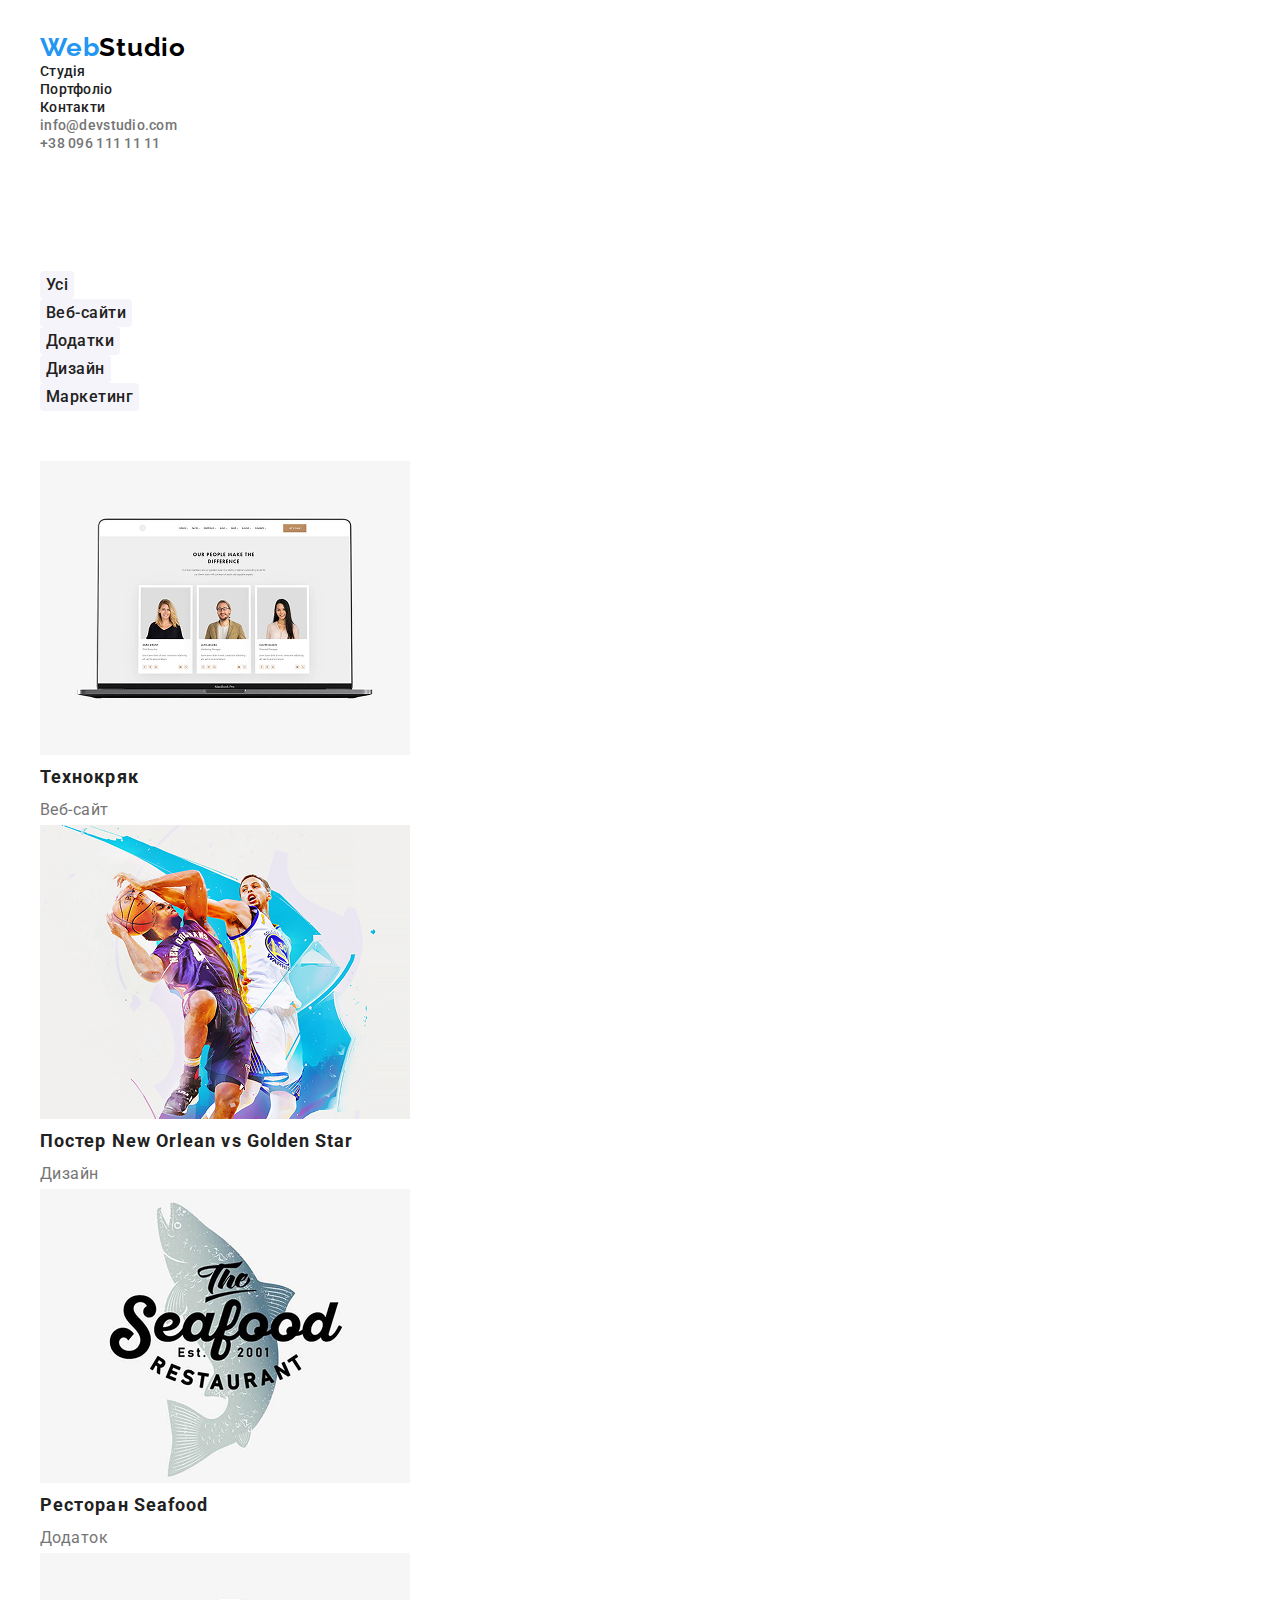
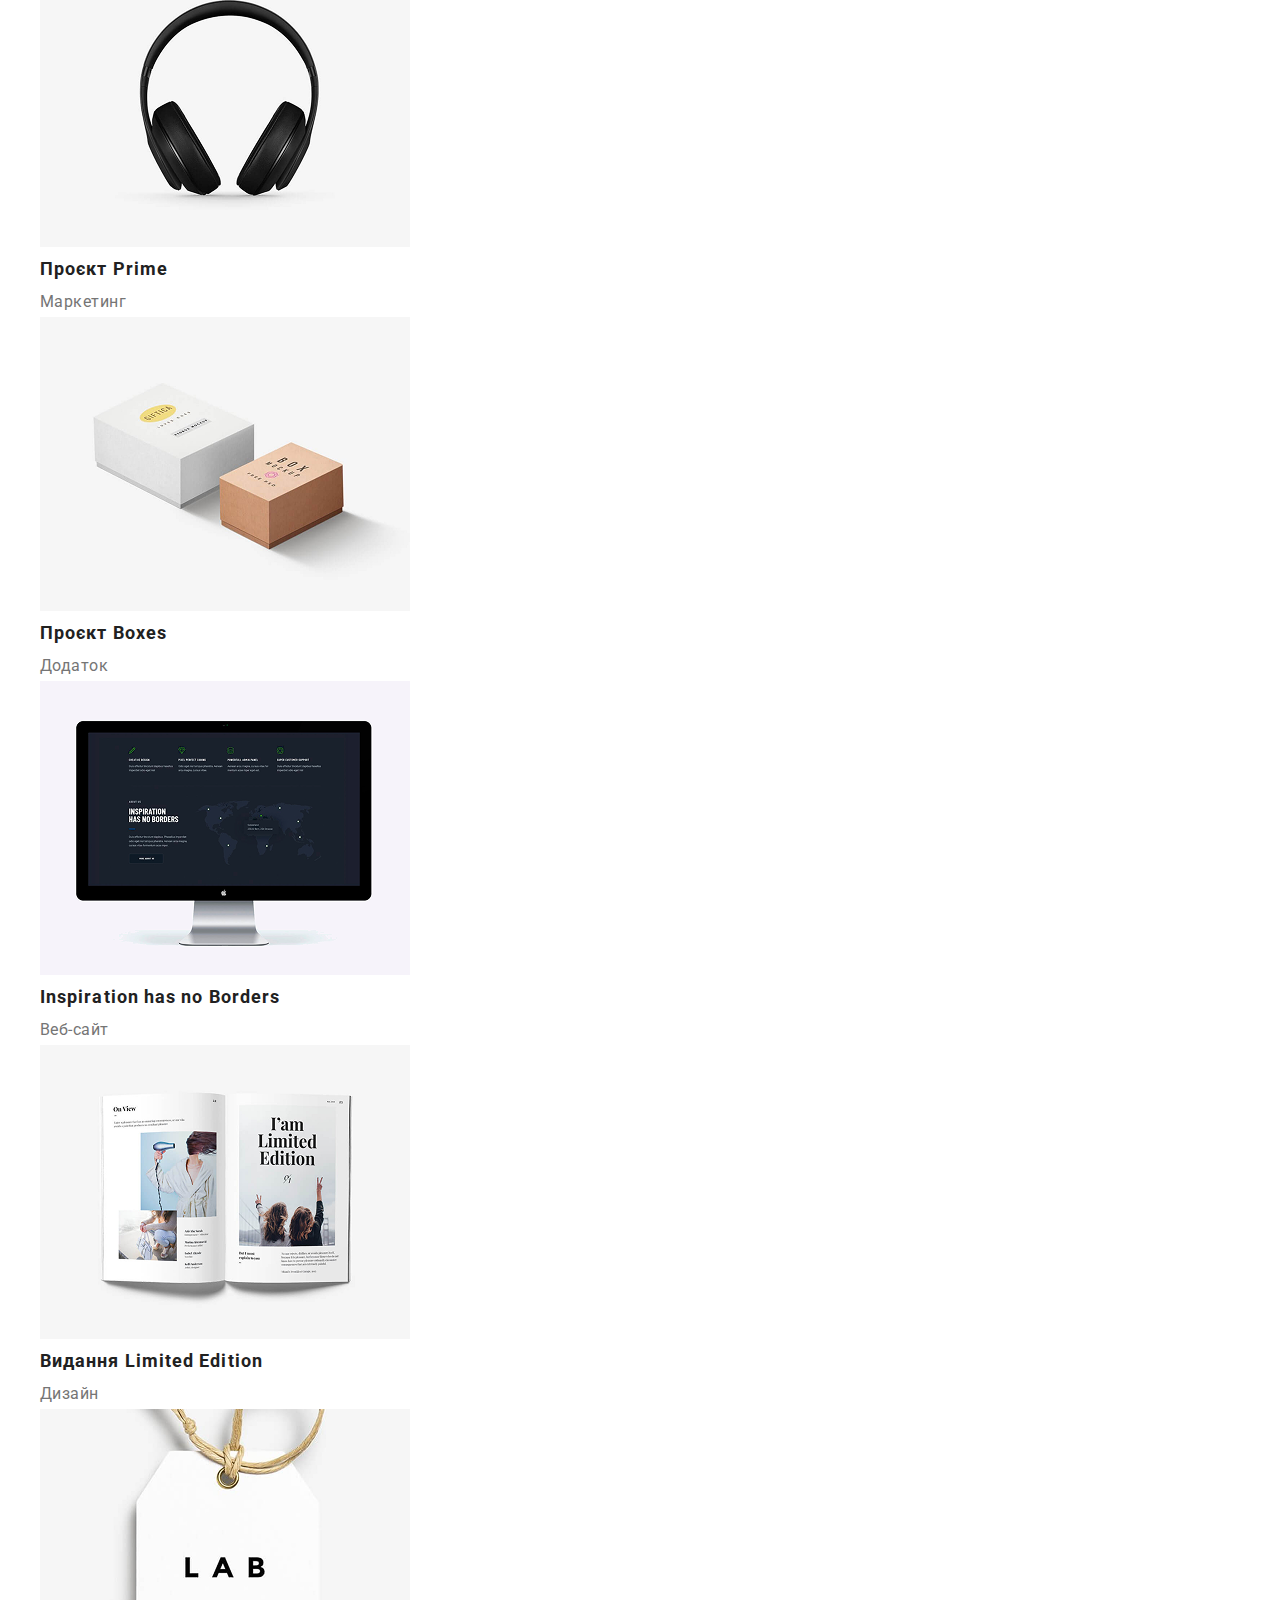
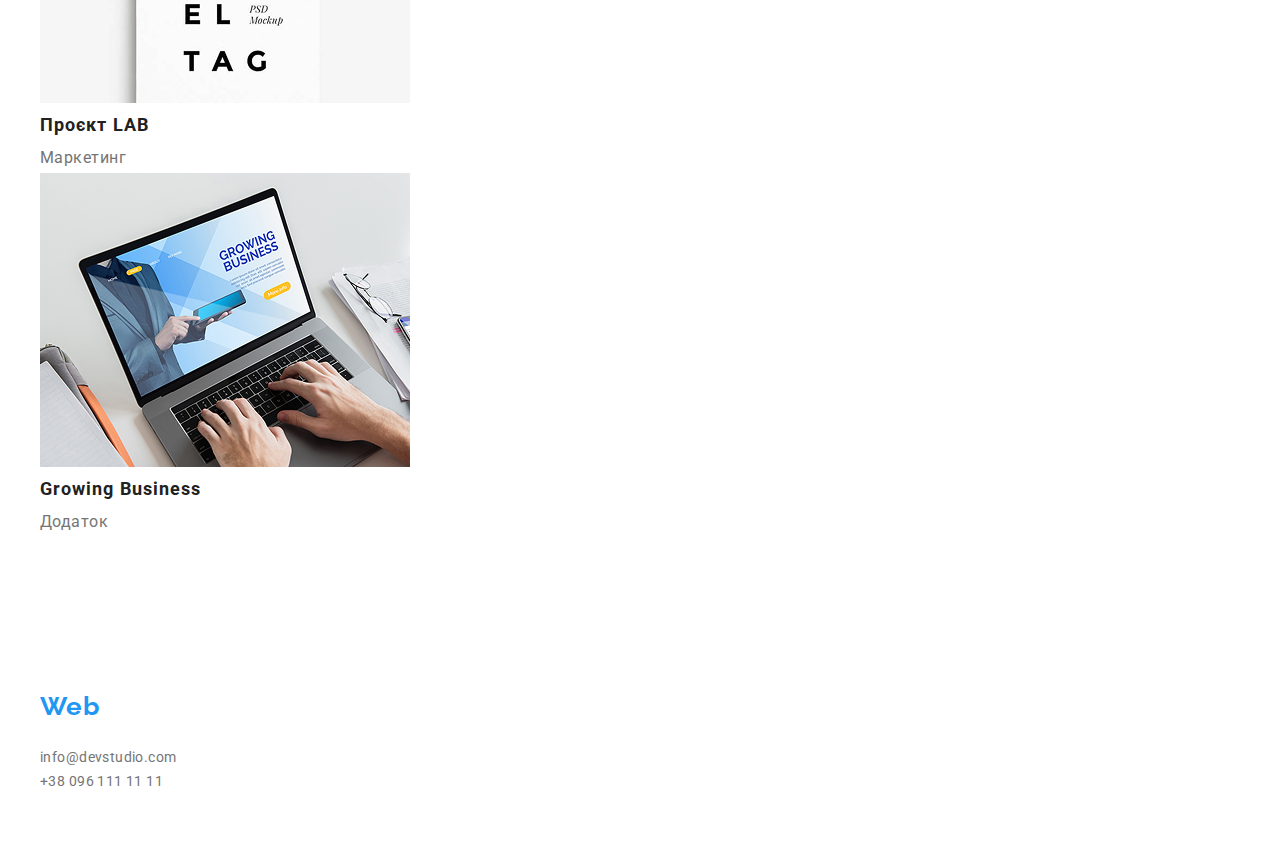
==== commit 2ed83d3a: "dz12" ====
--- a/portfolio.html
+++ b/portfolio.html
@@ -22,163 +22,174 @@
   </head>
   <body>
     <header class="header">
-      <h3 class="heder-title"><span>Web</span>Studio</h3>
-      <nav class="header-nav">
-        <ul class="header-list">
-          <li class="header-item">
-            <a href="./index.html" class="header-link">Студія</a>
-          </li>
-          <li class="header-item">
-            <a href="./portfolio.html" class="header-link">Портфоліо</a>
-          </li>
-          <li class="header-item">
-            <a href="#" class="header-link">Контакти</a>
-          </li>
-        </ul>
-        <address class="header-address">
-          <ul class="address-list">
-            <li class="address-item">
-              <a href="mailto:info@devstudio.com" class="address-link"
+      <div class="container">
+        <h3 class="heder-title"><span>Web</span>Studio</h3>
+        <nav class="header-nav">
+          <ul class="header-list">
+            <li class="header-item">
+              <a href="./index.html" class="header-link">Студія</a>
+            </li>
+            <li class="header-item">
+              <a href="./portfolio.html" class="header-link">Портфоліо</a>
+            </li>
+            <li class="header-item">
+              <a href="#" class="header-link">Контакти</a>
+            </li>
+          </ul>
+          <address class="header-address">
+            <ul class="address-list">
+              <li class="address-item">
+                <a href="mailto:info@devstudio.com" class="address-link"
+                  >info@devstudio.com</a
+                >
+              </li>
+              <li class="address-item">
+                <a href="tel:+380961111111" class="address-link"
+                  >+38 096 111 11 11</a
+                >
+              </li>
+            </ul>
+          </address>
+        </nav>
+      </div>
+    </header>
+    <main class="main">
+      <!-- buttons -->
+      <section class="buttons">
+        <div class="container">
+          <ul class="buttons-list">
+            <li class="buttons-item">
+              <button type="button" class="button">Усі</button>
+            </li>
+            <li class="buttons-item">
+              <button type="button" class="button">Веб-сайти</button>
+            </li>
+            <li class="buttons-item">
+              <button type="button" class="button">Додатки</button>
+            </li>
+            <li class="buttons-item">
+              <button type="button" class="button">Дизайн</button>
+            </li>
+            <li class="buttons-item">
+              <button type="button" class="button">Маркетинг</button>
+            </li>
+          </ul>
+        </div>
+      </section>
+      <section class="projects">
+        <div class="container">
+          <ul class="projects-list">
+            <li class="projects-item">
+              <img
+                src="./imagine/projects1.png"
+                alt="Відкритий сайт на ноутбуці"
+                class="projects-img"
+              />
+              <h3 class="projects-title">Технокряк</h3>
+              <p class="projects-text">Веб-сайт</p>
+            </li>
+            <li class="projects-item">
+              <img
+                src="./imagine/projects2.png"
+                alt="Фото баскетболістів"
+                class="projects-img"
+              />
+              <h3 class="projects-title">Постер New Orlean vs Golden Star</h3>
+              <p class="projects-text">Дизайн</p>
+            </li>
+            <li class="projects-item">
+              <img
+                src="./imagine/projects3.png"
+                alt="Лого ресторану"
+                class="projects-img"
+              />
+              <h3 class="projects-title">Ресторан Seafood</h3>
+              <p class="projects-text">Додаток</p>
+            </li>
+            <li class="projects-item">
+              <img
+                src="./imagine/projects4.png"
+                alt="Чорні навушники"
+                class="projects-img"
+              />
+              <h3 class="projects-title">Проєкт Prime</h3>
+              <p class="projects-text">Маркетинг</p>
+            </li>
+            <li class="projects-item">
+              <img
+                src="./imagine/projects5.png"
+                alt="Товсті книги"
+                class="projects-img"
+              />
+              <h3 class="projects-title">Проєкт Boxes</h3>
+              <p class="projects-text">Додаток</p>
+            </li>
+            <li class="projects-item">
+              <img
+                src="./imagine/projects6.png"
+                alt="Сайт на моніторі"
+                class="projects-img"
+              />
+              <h3 class="projects-title">Inspiration has no Borders</h3>
+              <p class="projects-text">Веб-сайт</p>
+            </li>
+            <li class="projects-item">
+              <img
+                src="./imagine/projects7.png"
+                alt="Білий журнал"
+                class="projects-img"
+              />
+              <h3 class="projects-title">Видання Limited Edition</h3>
+              <p class="projects-text">Дизайн</p>
+            </li>
+            <li class="projects-item">
+              <img
+                src="./imagine/projects8.png"
+                alt="Білий брелок"
+                class="projects-img"
+              />
+              <h3 class="projects-title">Проєкт LAB</h3>
+              <p class="projects-text">Маркетинг</p>
+            </li>
+            <li class="projects-item">
+              <img
+                src="./imagine/projects9.png"
+                alt="Людина пише на ноутбуці"
+                class="projects-img"
+              />
+              <h3 class="projects-title">Growing Business</h3>
+              <p class="projects-text">Додаток</p>
+            </li>
+          </ul>
+        </div>
+      </section>
+    </main>
+    <footer class="footer">
+      <div class="container">
+        <h3 class="footer-title"><span>Web</span>Studio</h3>
+        <address class="footer-address">
+          <ul class="footer-list">
+            <li class="footer-item">
+              <a
+                href="https://www.google.com/maps/place/%D0%B1%D1%83%D0%BB%D1%8C%D0%B2%D0%B0%D1%80+%D0%9B%D0%B5%D1%81%D1%96+%D0%A3%D0%BA%D1%80%D0%B0%D1%97%D0%BD%D0%BA%D0%B8,+26,+%D0%9A%D0%B8%D1%97%D0%B2,+02000/@50.4265807,30.5383858,17z/data=!3m1!4b1!4m10!1m2!2m1!1z0L_RgNC-0YHQv9C10LrRgiDQm9C10YHRliDQo9C60YDQsNGX0L3QutC4LCAyNg!3m6!1s0x40d4cf0e033ecbe9:0x57a4dffefec77da0!8m2!3d50.4265807!4d30.5383858!15sCi7Qv9GA0L7RgdC_0LXQutGCINCb0LXRgdGWINCj0LrRgNCw0ZfQvdC60LgsIDI2kgERY29tcG91bmRfYnVpbGRpbmfgAQA!16s%2Fg%2F1tctq5jv?entry=ttu&g_ep=EgoyMDI1MDIwNS4xIKXMDSoASAFQAw%3D%3D"
+                target="_blank"
+                id="footer-a"
+                >м. Київ, пр-т Лесі Українки, 26</a
+              >
+            </li>
+            <li>
+              <a href="mailto:info@devstudio.com" class="footer-link"
                 >info@devstudio.com</a
               >
             </li>
-            <li class="address-item">
-              <a href="tel:+380961111111" class="address-link"
+            <li>
+              <a href="tel:+380961111111" class="footer-link"
                 >+38 096 111 11 11</a
               >
             </li>
           </ul>
         </address>
-      </nav>
-    </header>
-    <main class="main">
-      <section class="buttons">
-        <ul class="buttons-list">
-          <li class="buttons-item">
-            <button type="button" class="button">Усі</button>
-          </li>
-          <li class="buttons-item">
-            <button type="button" class="button">Веб-сайти</button>
-          </li>
-          <li class="buttons-item">
-            <button type="button" class="button">Додатки</button>
-          </li>
-          <li class="buttons-item">
-            <button type="button" class="button">Дизайн</button>
-          </li>
-          <li class="buttons-item">
-            <button type="button" class="button">Маркетинг</button>
-          </li>
-        </ul>
-      </section>
-      <section class="projects">
-        <ul class="projects-list">
-          <li class="projects-item">
-            <img
-              src="./imagine/portfolio1.png"
-              alt="Відкритий сайт на ноутбуці"
-              class="projects-img"
-            />
-            <h3 class="projects-title">Технокряк</h3>
-            <p class="projects-text">Веб-сайт</p>
-          </li>
-          <li class="projects-item">
-            <img
-              src="./imagine/portfolio2.png"
-              alt="Фото баскетболістів"
-              class="projects-img"
-            />
-            <h3 class="projects-title">Постер New Orlean vs Golden Star</h3>
-            <p class="projects-text">Дизайн</p>
-          </li>
-          <li class="projects-item">
-            <img
-              src="./imagine/portfolio3.png"
-              alt="Лого ресторану"
-              class="projects-img"
-            />
-            <h3 class="projects-title">Ресторан Seafood</h3>
-            <p class="projects-text">Додаток</p>
-          </li>
-          <li class="projects-item">
-            <img
-              src="./imagine/portfolio4.png"
-              alt="Чорні навушники"
-              class="projects-img"
-            />
-            <h3 class="projects-title">Проєкт Prime</h3>
-            <p class="projects-text">Маркетинг</p>
-          </li>
-          <li class="projects-item">
-            <img
-              src="./imagine/portfolio5.png"
-              alt="Товсті книги"
-              class="projects-img"
-            />
-            <h3 class="projects-title">Проєкт Boxes</h3>
-            <p class="projects-text">Додаток</p>
-          </li>
-          <li class="projects-item">
-            <img
-              src="./imagine/portfolio6.png"
-              alt="Сайт на моніторі"
-              class="projects-img"
-            />
-            <h3 class="projects-title">Inspiration has no Borders</h3>
-            <p class="projects-text">Веб-сайт</p>
-          </li>
-          <li class="projects-item">
-            <img
-              src="./imagine/portfolio7.png"
-              alt="Білий журнал"
-              class="projects-img"
-            />
-            <h3 class="projects-title">Видання Limited Edition</h3>
-            <p class="projects-text">Дизайн</p>
-          </li>
-          <li class="projects-item">
-            <img
-              src="./imagine/portfolio8.png"
-              alt="Білий брелок"
-              class="projects-img"
-            />
-            <h3 class="projects-title">Проєкт LAB</h3>
-            <p class="projects-text">Маркетинг</p>
-          </li>
-          <li class="projects-item">
-            <img
-              src="./imagine/portfolio9.png"
-              alt="Людина пише на ноутбуці"
-              class="projects-img"
-            />
-            <h3 class="projects-title">Growing Business</h3>
-            <p class="projects-text">Додаток</p>
-          </li>
-        </ul>
-      </section>
-    </main>
-    <footer class="footer">
-      <h3 class="footer-title"><span>Web</span>Studio</h3>
-      <address class="footer-address">
-        <ul class="footer-list">
-          <li class="footer-item">
-            <a
-              href="https://www.google.com/maps/place/%D0%B1%D1%83%D0%BB%D1%8C%D0%B2%D0%B0%D1%80+%D0%9B%D0%B5%D1%81%D1%96+%D0%A3%D0%BA%D1%80%D0%B0%D1%97%D0%BD%D0%BA%D0%B8,+26,+%D0%9A%D0%B8%D1%97%D0%B2,+02000/@50.4265807,30.5383858,17z/data=!3m1!4b1!4m10!1m2!2m1!1z0L_RgNC-0YHQv9C10LrRgiDQm9C10YHRliDQo9C60YDQsNGX0L3QutC4LCAyNg!3m6!1s0x40d4cf0e033ecbe9:0x57a4dffefec77da0!8m2!3d50.4265807!4d30.5383858!15sCi7Qv9GA0L7RgdC_0LXQutGCINCb0LXRgdGWINCj0LrRgNCw0ZfQvdC60LgsIDI2kgERY29tcG91bmRfYnVpbGRpbmfgAQA!16s%2Fg%2F1tctq5jv?entry=ttu&g_ep=EgoyMDI1MDIwNS4xIKXMDSoASAFQAw%3D%3D"
-              target="_blank"
-              id="footer-a"
-              >м. Київ, пр-т Лесі Українки, 26</a
-            >
-          </li>
-          <li>
-            <a href="mailto:info@devstudio.com"  class="footer-link"
-              >info@devstudio.com</a
-            >
-          </li>
-          <li>
-            <a href="tel:+380961111111" class="footer-link">+38 096 111 11 11</a>
-          </li>
-        </ul>
-      </address>
+      </div>
     </footer>
   </body>
 </html>
--- a/css/portfolio.css
+++ b/css/portfolio.css
@@ -7,7 +7,20 @@
     --accent2-color: rgba(255, 255, 255, 1);
 }
 
+.container {
+    width: 1200px;
+    margin-left: auto;
+    margin-right: auto;
+    padding-left: 15px;
+    padding-right: 15px;
+}
+
 /* header */
+.header {
+    padding-top: 24px;
+    padding-bottom: 25px;
+}
+
 .heder-title {
     color: #000;
     font-family: Raleway;
@@ -68,7 +81,12 @@
     letter-spacing: 0.28px;
 }
 
-/* main */
+/* buttons */
+.buttons {
+    padding-top: 94px;
+    padding-bottom: 50px;
+}
+
 .button {
     color: var(--title-color);
     text-align: center;
@@ -96,6 +114,11 @@
     box-shadow: 0px 3px 1px 0px rgba(0, 0, 0, 0.10), 0px 1px 2px 0px rgba(0, 0, 0, 0.08), 0px 2px 2px 0px rgba(0, 0, 0, 0.12);
 }
 
+/* projects */
+.projects {
+    padding-bottom: 94px;
+}
+
 .projects-title {
     color: var(--title-color);
     font-family: Roboto;
@@ -117,6 +140,11 @@
 }
 
 /* footer */
+.footer {
+    padding-top: 60px;
+    padding-bottom: 60px;
+}
+
 .footer-title {
     color: var(--accent2-color);
     font-family: Raleway;
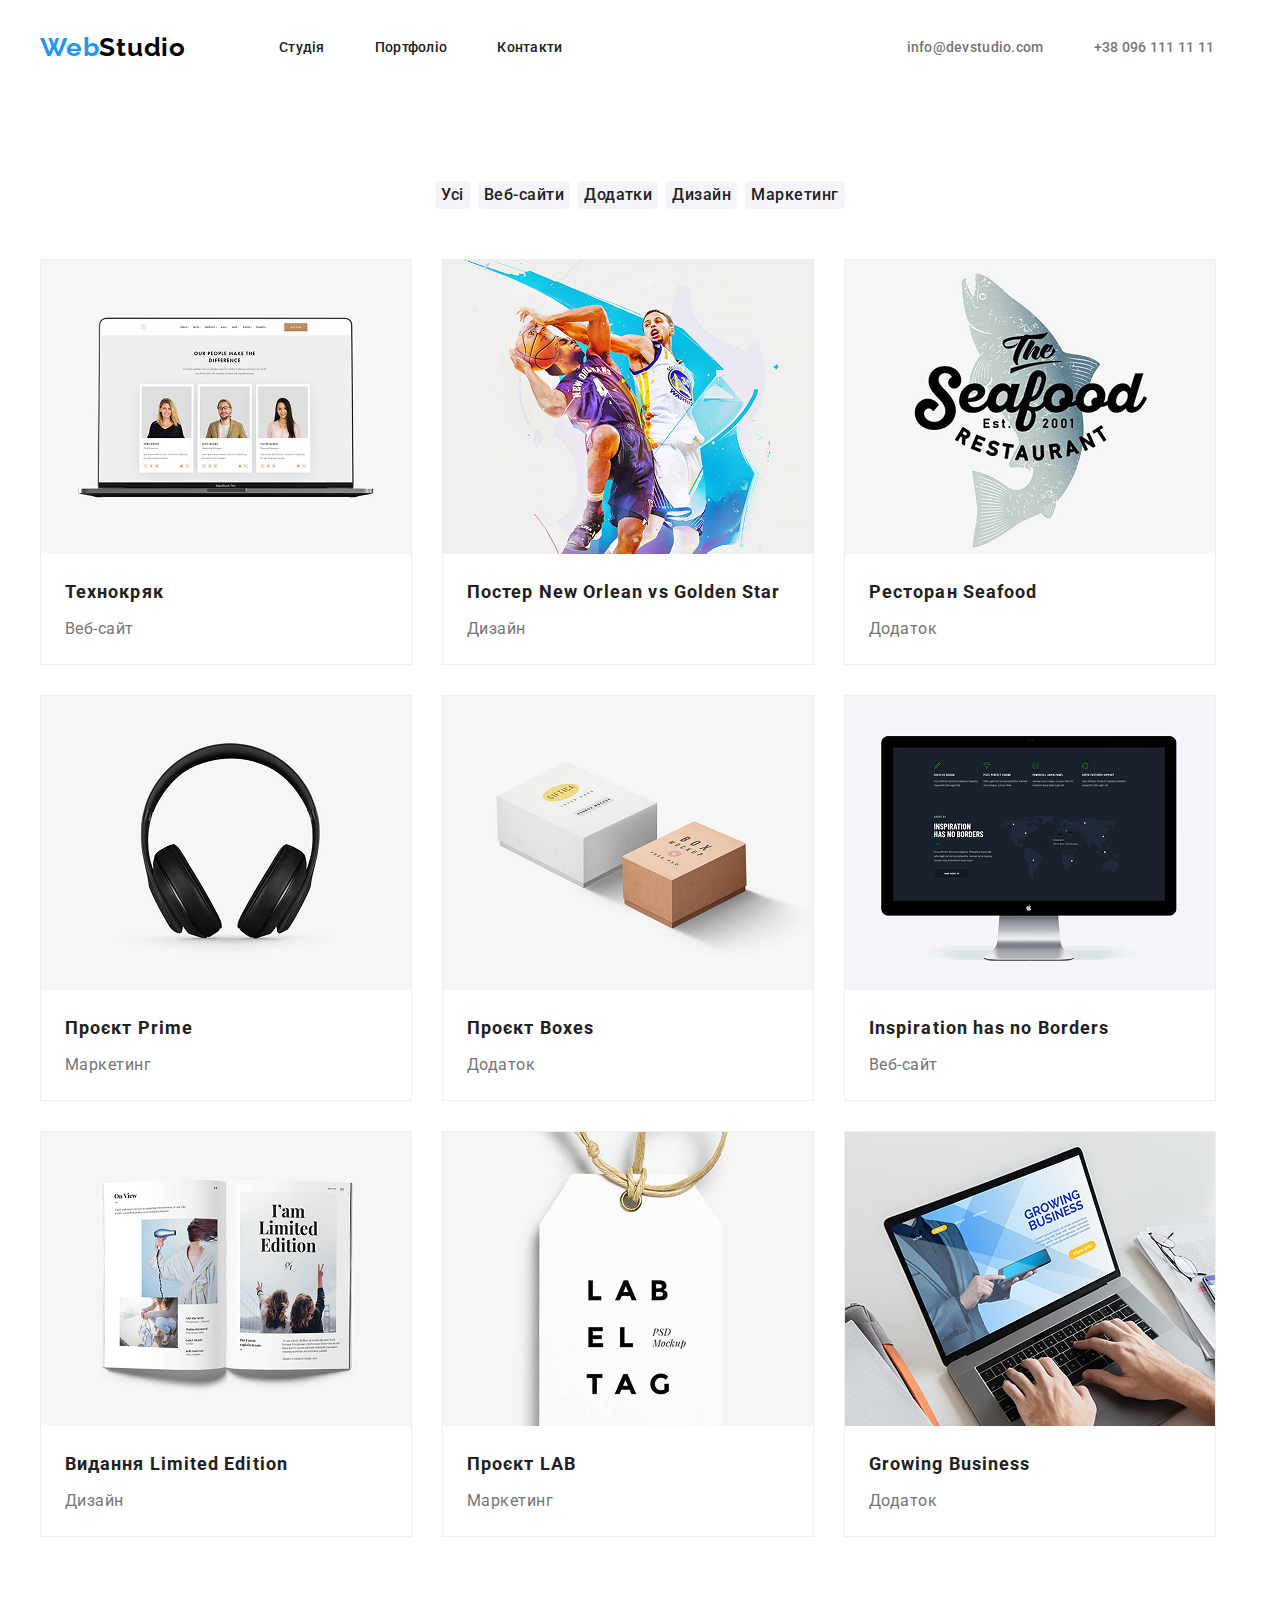
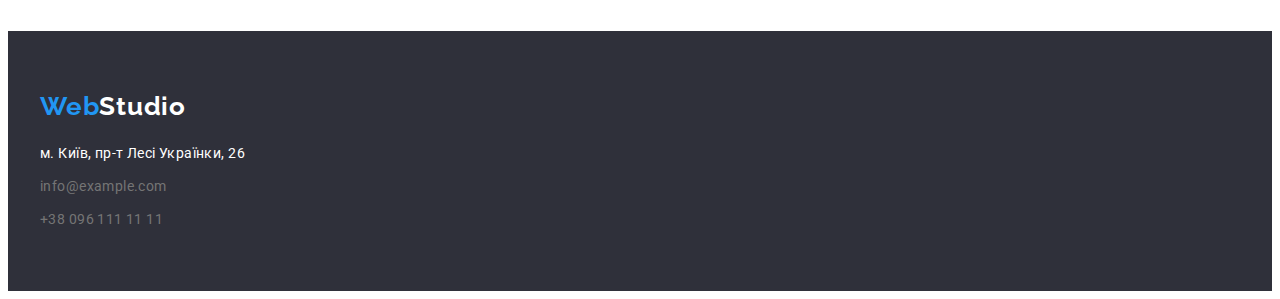
==== commit adf8b595: "Зробив ДЗ14" ====
--- a/portfolio.html
+++ b/portfolio.html
@@ -22,7 +22,7 @@
   </head>
   <body>
     <header class="header">
-      <div class="container">
+      <div class="container header-container">
         <h3 class="heder-title"><span>Web</span>Studio</h3>
         <nav class="header-nav">
           <ul class="header-list">
@@ -76,96 +76,115 @@
           </ul>
         </div>
       </section>
+      <!-- projects -->
       <section class="projects">
         <div class="container">
           <ul class="projects-list">
             <li class="projects-item">
-              <img
-                src="./imagine/projects1.png"
-                alt="Відкритий сайт на ноутбуці"
-                class="projects-img"
-              />
-              <h3 class="projects-title">Технокряк</h3>
-              <p class="projects-text">Веб-сайт</p>
-            </li>
-            <li class="projects-item">
-              <img
-                src="./imagine/projects2.png"
-                alt="Фото баскетболістів"
-                class="projects-img"
-              />
-              <h3 class="projects-title">Постер New Orlean vs Golden Star</h3>
-              <p class="projects-text">Дизайн</p>
-            </li>
-            <li class="projects-item">
-              <img
-                src="./imagine/projects3.png"
-                alt="Лого ресторану"
-                class="projects-img"
-              />
-              <h3 class="projects-title">Ресторан Seafood</h3>
-              <p class="projects-text">Додаток</p>
-            </li>
-            <li class="projects-item">
-              <img
-                src="./imagine/projects4.png"
-                alt="Чорні навушники"
-                class="projects-img"
-              />
-              <h3 class="projects-title">Проєкт Prime</h3>
-              <p class="projects-text">Маркетинг</p>
-            </li>
-            <li class="projects-item">
-              <img
-                src="./imagine/projects5.png"
-                alt="Товсті книги"
-                class="projects-img"
-              />
-              <h3 class="projects-title">Проєкт Boxes</h3>
-              <p class="projects-text">Додаток</p>
-            </li>
-            <li class="projects-item">
-              <img
-                src="./imagine/projects6.png"
-                alt="Сайт на моніторі"
-                class="projects-img"
-              />
-              <h3 class="projects-title">Inspiration has no Borders</h3>
-              <p class="projects-text">Веб-сайт</p>
-            </li>
-            <li class="projects-item">
-              <img
-                src="./imagine/projects7.png"
-                alt="Білий журнал"
-                class="projects-img"
-              />
-              <h3 class="projects-title">Видання Limited Edition</h3>
-              <p class="projects-text">Дизайн</p>
-            </li>
-            <li class="projects-item">
-              <img
-                src="./imagine/projects8.png"
-                alt="Білий брелок"
-                class="projects-img"
-              />
-              <h3 class="projects-title">Проєкт LAB</h3>
-              <p class="projects-text">Маркетинг</p>
-            </li>
-            <li class="projects-item">
-              <img
-                src="./imagine/projects9.png"
-                alt="Людина пише на ноутбуці"
-                class="projects-img"
-              />
-              <h3 class="projects-title">Growing Business</h3>
-              <p class="projects-text">Додаток</p>
+              <article class="projects-article">
+                <img
+                  src="./imagine/projects1.png"
+                  alt="Відкритий сайт на ноутбуці"
+                  class="projects-img"
+                />
+                <h3 class="projects-title">Технокряк</h3>
+                <p class="projects-text">Веб-сайт</p>
+              </article>
+            </li>
+            <li class="projects-item">
+              <article class="projects-article">
+                <img
+                  src="./imagine/projects2.png"
+                  alt="Фото баскетболістів"
+                  class="projects-img"
+                />
+                <h3 class="projects-title">Постер New Orlean vs Golden Star</h3>
+                <p class="projects-text">Дизайн</p>
+              </article>
+            </li>
+            <li class="projects-item">
+              <article class="projects-article">
+                <img
+                  src="./imagine/projects3.png"
+                  alt="Лого ресторану"
+                  class="projects-img"
+                />
+                <h3 class="projects-title">Ресторан Seafood</h3>
+                <p class="projects-text">Додаток</p>
+              </article>
+            </li>
+            <li class="projects-item">
+              <article class="projects-article">
+                <img
+                  src="./imagine/projects4.png"
+                  alt="Чорні навушники"
+                  class="projects-img"
+                />
+                <h3 class="projects-title">Проєкт Prime</h3>
+                <p class="projects-text">Маркетинг</p>
+              </article>
+            </li>
+            <li class="projects-item">
+              <article class="projects-article">
+                <img
+                  src="./imagine/projects5.png"
+                  alt="Товсті книги"
+                  class="projects-img"
+                />
+                <h3 class="projects-title">Проєкт Boxes</h3>
+                <p class="projects-text">Додаток</p>
+              </article>
+            </li>
+            <li class="projects-item">
+              <article class="projects-article">
+                <img
+                  src="./imagine/projects6.png"
+                  alt="Сайт на моніторі"
+                  class="projects-img"
+                />
+                <h3 class="projects-title">Inspiration has no Borders</h3>
+                <p class="projects-text">Веб-сайт</p>
+              </article>
+            </li>
+            <li class="projects-item">
+              <article class="projects-article">
+                <img
+                  src="./imagine/projects7.png"
+                  alt="Білий журнал"
+                  class="projects-img"
+                />
+                <h3 class="projects-title">Видання Limited Edition</h3>
+                <p class="projects-text">Дизайн</p>
+              </article>
+            </li>
+            <li class="projects-item">
+              <article class="projects-article">
+                <img
+                  src="./imagine/projects8.png"
+                  alt="Білий брелок"
+                  class="projects-img"
+                />
+                <h3 class="projects-title">Проєкт LAB</h3>
+                <p class="projects-text">Маркетинг</p>
+              </article>
+            </li>
+            <li class="projects-item">
+              <article class="projects-article">
+                <img
+                  src="./imagine/projects9.png"
+                  alt="Людина пише на ноутбуці"
+                  class="projects-img"
+                />
+                <h3 class="projects-title">Growing Business</h3>
+                <p class="projects-text">Додаток</p>
+              </article>
             </li>
           </ul>
         </div>
       </section>
     </main>
     <footer class="footer">
-      <div class="container">
+      <div class="container footer-container">
         <h3 class="footer-title"><span>Web</span>Studio</h3>
         <address class="footer-address">
           <ul class="footer-list">
@@ -179,7 +198,7 @@
             </li>
             <li>
               <a href="mailto:info@devstudio.com" class="footer-link"
-                >info@devstudio.com</a
+                >info@example.com</a
               >
             </li>
             <li>
--- a/css/portfolio.css
+++ b/css/portfolio.css
@@ -21,6 +21,15 @@
     padding-bottom: 25px;
 }
 
+.header-container {
+    display: flex;
+}
+
+.header-nav {
+    display: flex;
+    align-items: center;
+}
+
 .heder-title {
     color: #000;
     font-family: Raleway;
@@ -41,6 +50,13 @@
     letter-spacing: 0.78px;
 }
 
+.header-list {
+    display: flex;
+    gap: 50px;
+    margin-left: 93px;
+    margin-right: 344px;
+}
+
 .header-link {
     color: var(--title-color);
     font-family: Roboto;
@@ -59,6 +75,11 @@
     font-weight: 500;
     line-height: normal;
     letter-spacing: 0.28px;
+}
+
+.address-list {
+    display: flex;
+    gap: 50px;
 }
 
 .address-link {
@@ -85,6 +106,14 @@
 .buttons {
     padding-top: 94px;
     padding-bottom: 50px;
+}
+
+.buttons-list {
+    display: flex;
+    justify-content: center;
+    gap: 8px;
+    /* width: 73px;
+    height: 38px; */
 }
 
 .button {
@@ -119,6 +148,12 @@
     padding-bottom: 94px;
 }
 
+.projects-list {
+    display: flex;
+    flex-wrap: wrap;
+    gap: 30px;
+}
+
 .projects-title {
     color: var(--title-color);
     font-family: Roboto;
@@ -127,6 +162,17 @@
     font-weight: 700;
     line-height: 36px;
     letter-spacing: 1.08px;
+    padding-top: 20px;
+    margin-bottom: 4px;
+    padding-left: 24px;
+    padding-right: 24px;
+}
+
+.projects-article {
+    width: 370px;
+    height: 404px;
+    border: 1px solid rgba(238, 238, 238, 1);
+    background: rgba(255, 255, 255, 1);
 }
 
 .projects-text {
@@ -137,12 +183,22 @@
     font-weight: 400;
     line-height: 30px;
     letter-spacing: 0.48px;
+    padding-bottom: 20px;
+    padding-left: 24px;
+    padding-right: 24px;
 }
 
 /* footer */
 .footer {
     padding-top: 60px;
     padding-bottom: 60px;
+    background-color: rgba(47, 48, 58, 1);
+}
+
+.footer-list {
+    display: flex;
+    flex-direction: column;
+    gap: 9px;
 }
 
 .footer-title {
@@ -153,6 +209,7 @@
     font-weight: 700;
     line-height: normal;
     letter-spacing: 0.78px;
+    margin-bottom: 20px;
 }
 
 #footer-a {
